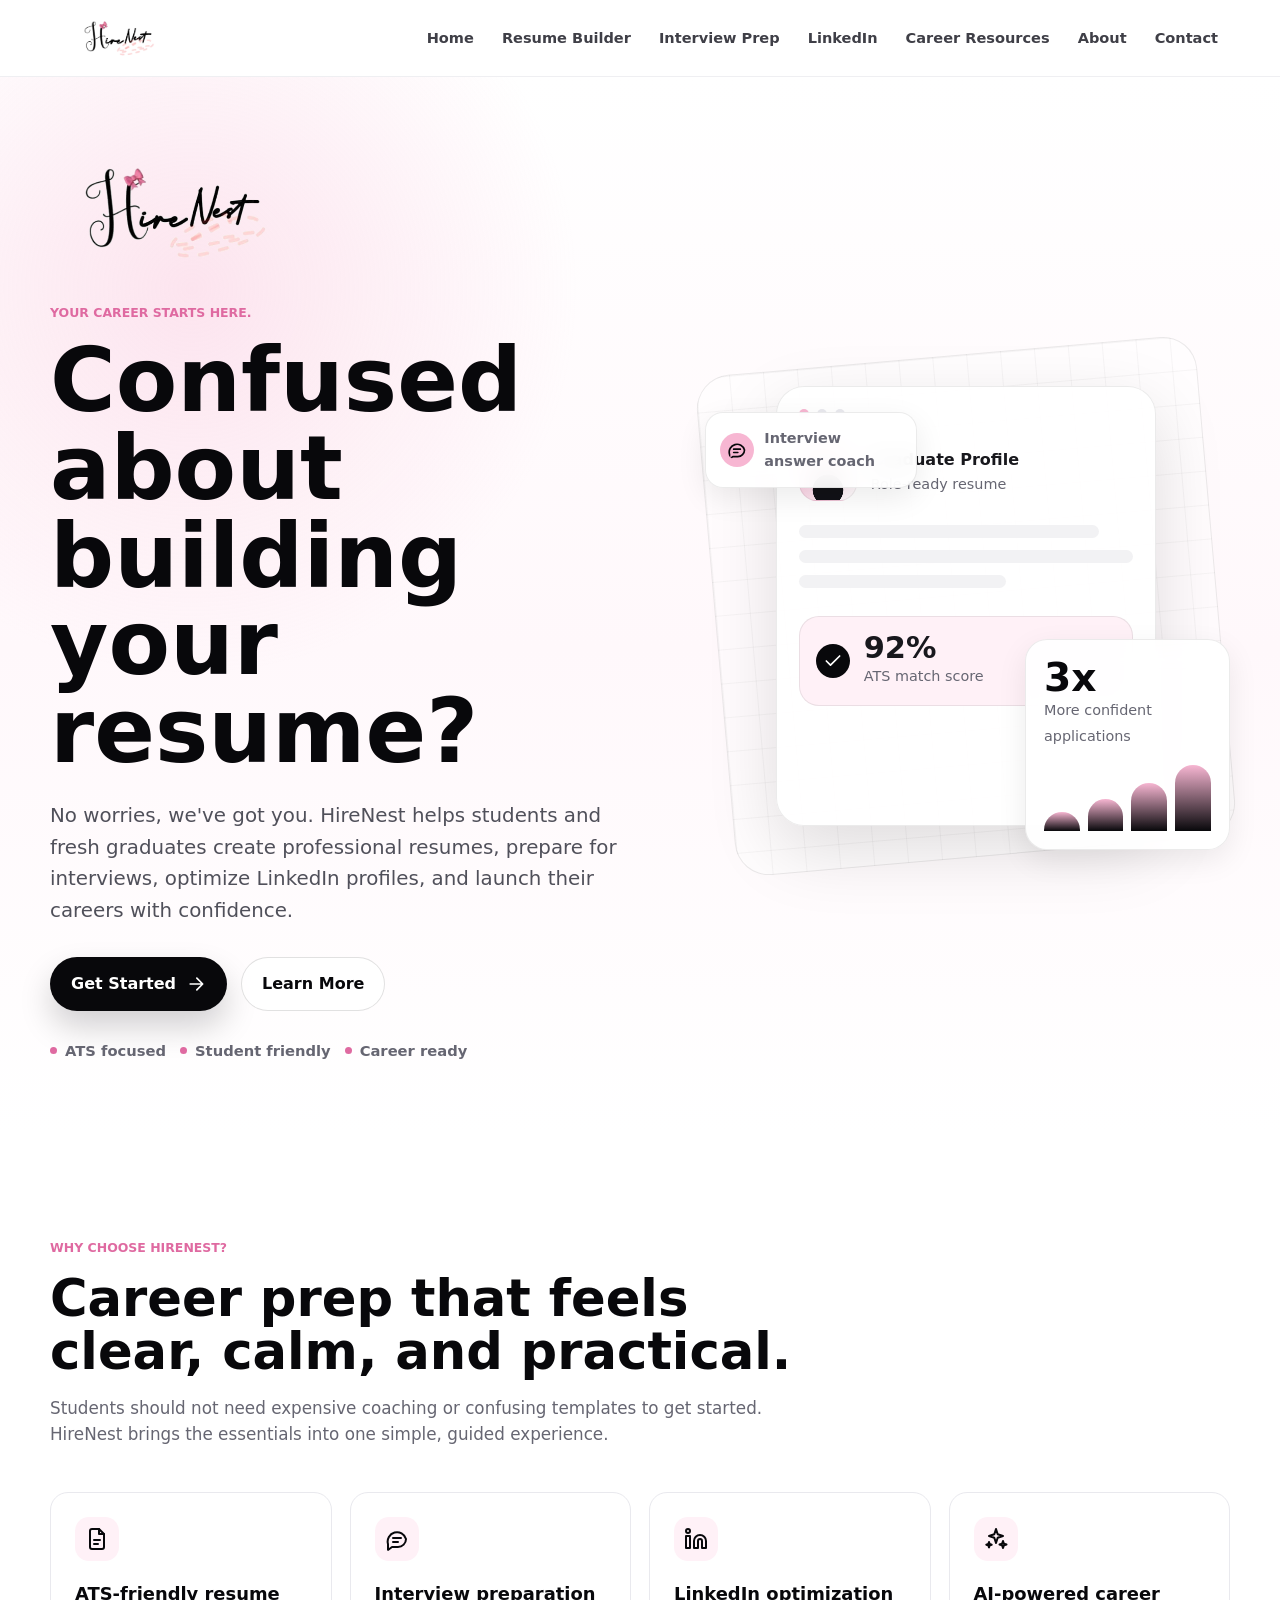
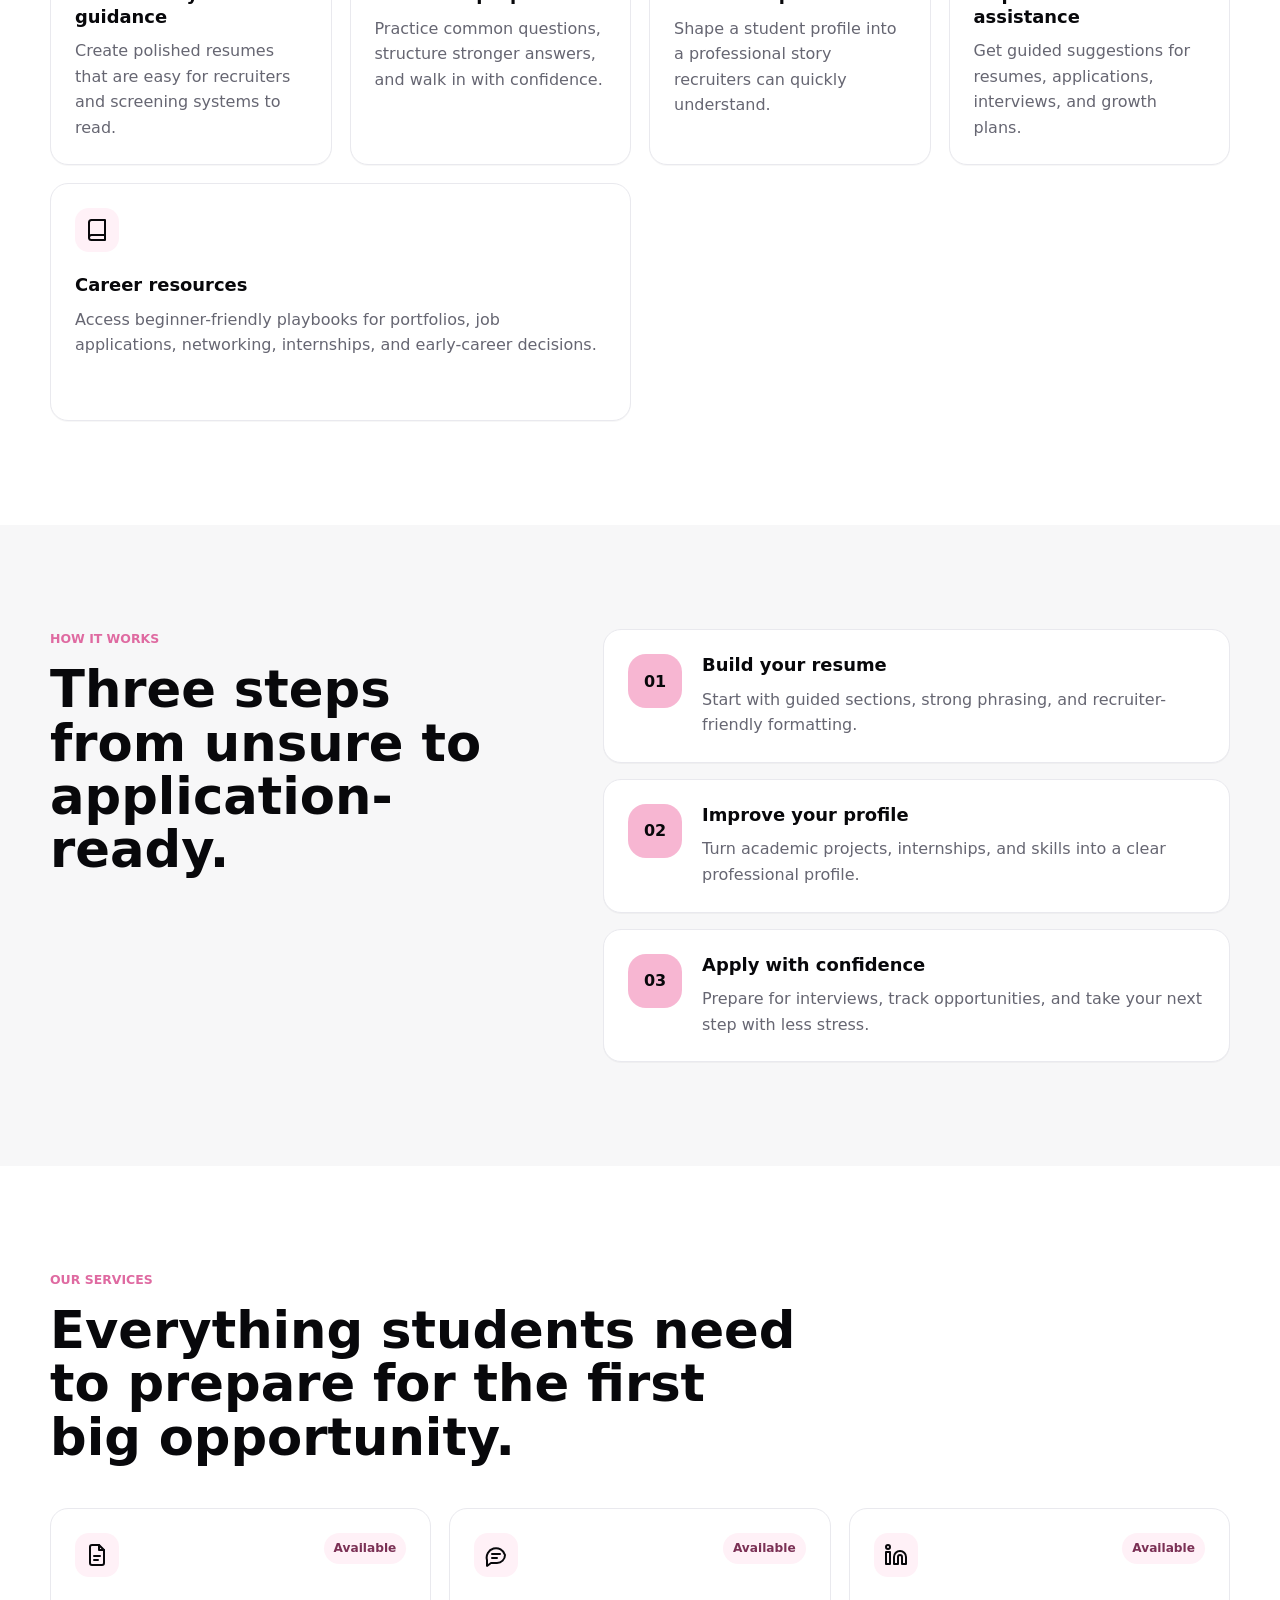
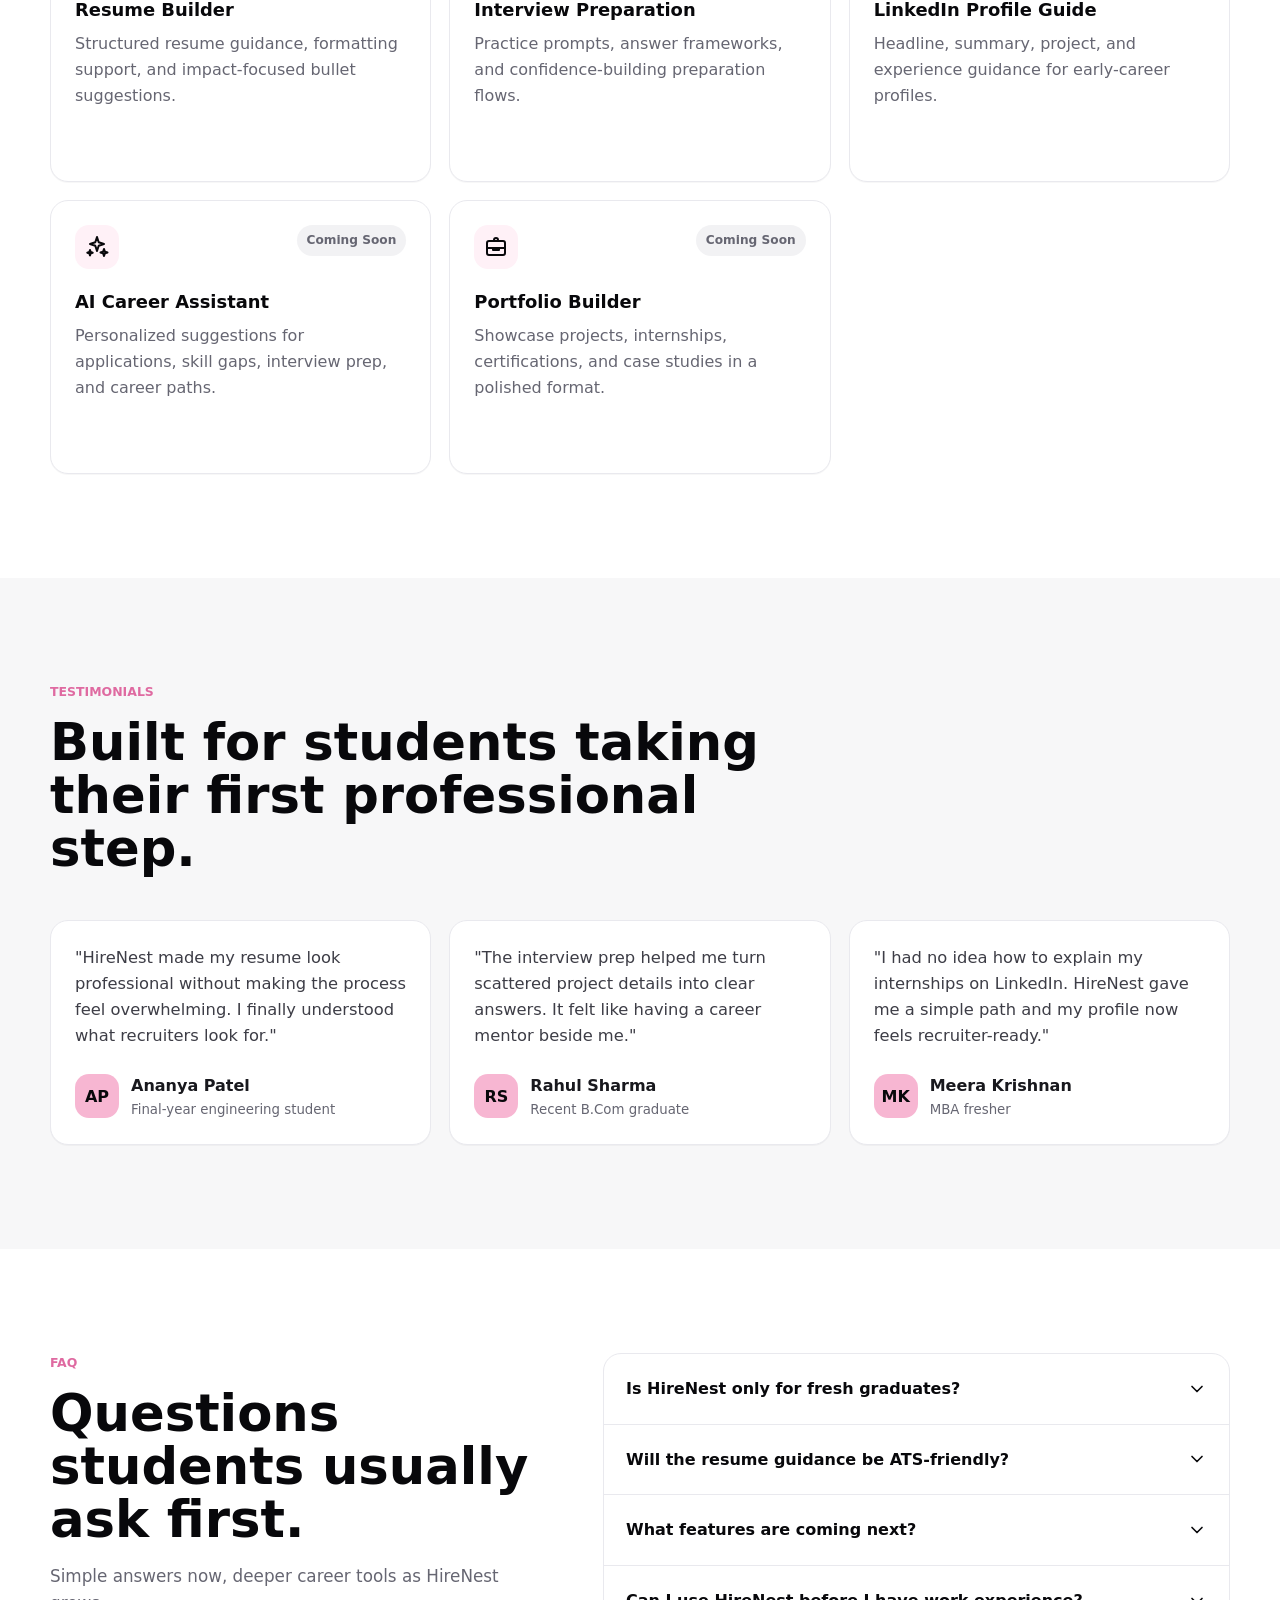
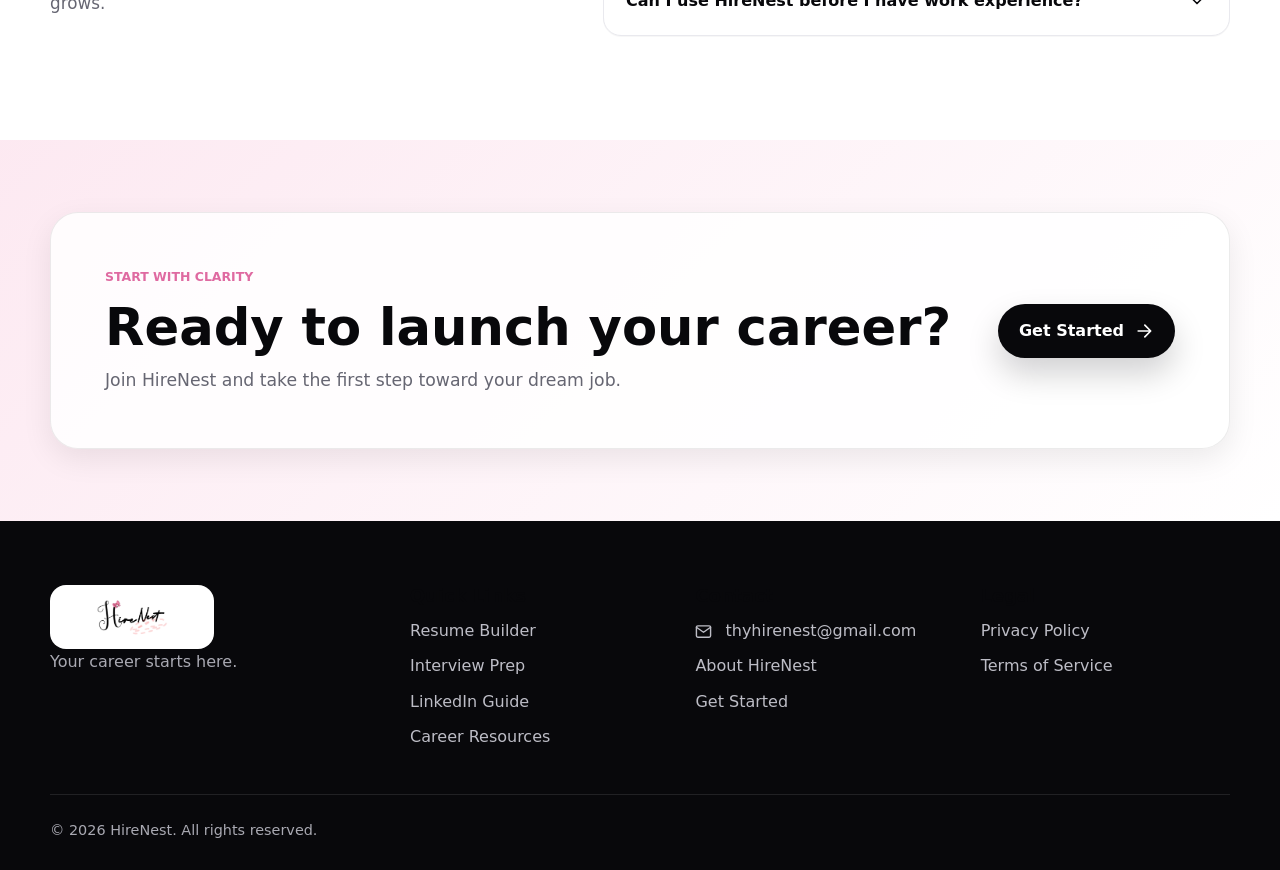
==== index.html @ d0272faf "Update index.html" ====
<!DOCTYPE html>
<html lang="en">
  <head>
    <meta charset="UTF-8" />
    <meta name="viewport" content="width=device-width, initial-scale=1.0" />
    <title>HireNest | Your career starts here</title>
    <meta
      name="description"
      content="HireNest helps students and fresh graduates build resumes, prepare for interviews, improve LinkedIn profiles, and launch careers with confidence."
    />
    <meta name="theme-color" content="#F7B6D2" />
    <meta property="og:title" content="HireNest | Your career starts here" />
    <meta
      property="og:description"
      content="Career preparation tools for students and fresh graduates, from resume guidance to interview prep and LinkedIn optimization."
    />
    <meta property="og:type" content="website" />
    <link rel="canonical" href="https://hire-nest-mauve.vercel.app/" />

<link rel="icon" type="image/png" href="hirenest-logo.png" />
<link rel="apple-touch-icon" href="hirenest-logo.png" />

<link rel="stylesheet" href="styles.css" />
  </head>
  <body>
    <svg class="icon-sprite" aria-hidden="true">
      <symbol id="icon-arrow" viewBox="0 0 24 24">
        <path d="M5 12h14M13 5l7 7-7 7" />
      </symbol>
      <symbol id="icon-menu" viewBox="0 0 24 24">
        <path d="M4 7h16M4 12h16M4 17h16" />
      </symbol>
      <symbol id="icon-close" viewBox="0 0 24 24">
        <path d="M18 6 6 18M6 6l12 12" />
      </symbol>
      <symbol id="icon-file" viewBox="0 0 24 24">
        <path d="M14 2H7a2 2 0 0 0-2 2v16a2 2 0 0 0 2 2h10a2 2 0 0 0 2-2V7z" />
        <path d="M14 2v5h5M9 13h6M9 17h4" />
      </symbol>
      <symbol id="icon-chat" viewBox="0 0 24 24">
        <path d="M21 12a8 8 0 0 1-8 8H7l-4 3v-6a8 8 0 1 1 18-5Z" />
        <path d="M8 11h8M8 15h5" />
      </symbol>
      <symbol id="icon-linkedin" viewBox="0 0 24 24">
        <path d="M16 8a6 6 0 0 1 6 6v7h-4v-7a2 2 0 0 0-4 0v7h-4v-7a6 6 0 0 1 6-6Z" />
        <path d="M2 9h4v12H2zM4 6a2 2 0 1 0 0-4 2 2 0 0 0 0 4Z" />
      </symbol>
      <symbol id="icon-spark" viewBox="0 0 24 24">
        <path d="m12 2 1.7 5.3L19 9l-5.3 1.7L12 16l-1.7-5.3L5 9l5.3-1.7zM19 14l.9 2.6 2.6.9-2.6.9L19 21l-.9-2.6-2.6-.9 2.6-.9zM5 15l.7 2 2 .7-2 .7-.7 2-.7-2-2-.7 2-.7z" />
      </symbol>
      <symbol id="icon-book" viewBox="0 0 24 24">
        <path d="M4 19.5A2.5 2.5 0 0 1 6.5 17H20" />
        <path d="M4 4.5A2.5 2.5 0 0 1 6.5 2H20v20H6.5A2.5 2.5 0 0 1 4 19.5z" />
      </symbol>
      <symbol id="icon-user" viewBox="0 0 24 24">
        <path d="M20 21a8 8 0 1 0-16 0" />
        <path d="M12 11a4 4 0 1 0 0-8 4 4 0 0 0 0 8Z" />
      </symbol>
      <symbol id="icon-briefcase" viewBox="0 0 24 24">
        <path d="M10 6V5a2 2 0 0 1 2-2h0a2 2 0 0 1 2 2v1" />
        <path d="M3 8a2 2 0 0 1 2-2h14a2 2 0 0 1 2 2v10a2 2 0 0 1-2 2H5a2 2 0 0 1-2-2z" />
        <path d="M3 13h18M9 13v2h6v-2" />
      </symbol>
      <symbol id="icon-check" viewBox="0 0 24 24">
        <path d="m20 6-11 11-5-5" />
      </symbol>
      <symbol id="icon-chevron" viewBox="0 0 24 24">
        <path d="m6 9 6 6 6-6" />
      </symbol>
      <symbol id="icon-twitter" viewBox="0 0 24 24">
        <path d="M4 4l16 16M20 4 4 20" />
      </symbol>
      <symbol id="icon-instagram" viewBox="0 0 24 24">
        <path d="M7 2h10a5 5 0 0 1 5 5v10a5 5 0 0 1-5 5H7a5 5 0 0 1-5-5V7a5 5 0 0 1 5-5Z" />
        <path d="M12 16a4 4 0 1 0 0-8 4 4 0 0 0 0 8ZM17.5 6.5h.01" />
      </symbol>
      <symbol id="icon-mail" viewBox="0 0 24 24">
        <path d="M4 4h16a2 2 0 0 1 2 2v12a2 2 0 0 1-2 2H4a2 2 0 0 1-2-2V6a2 2 0 0 1 2-2Z" />
        <path d="m22 6-10 7L2 6" />
      </symbol>
    </svg>

    <a class="skip-link" href="#main">Skip to content</a>

    <header class="site-header">
      <nav class="nav container" aria-label="Primary navigation">
        <a class="brand" href="#home" aria-label="HireNest home">
          <img class="brand-logo-img" src="hirenest-logo.png" alt="HireNest" />
          <span class="sr-only">HireNest</span>
        </a>

        <button class="nav-toggle" type="button" aria-label="Open navigation" aria-expanded="false">
          <svg class="icon nav-open"><use href="#icon-menu"></use></svg>
          <svg class="icon nav-close"><use href="#icon-close"></use></svg>
        </button>

        <div class="nav-panel" id="nav-panel">
          <a href="#home">Home</a>
          <a href="#resume-builder">Resume Builder</a>
          <a href="#interview-prep">Interview Prep</a>
          <a href="#linkedin">LinkedIn</a>
          <a href="#resources">Career Resources</a>
          <a href="#about">About</a>
          <a href="#contact">Contact</a>
        </div>
      </nav>
    </header>

    <main id="main">
      <section class="hero section-shell" id="home">
        <div class="container hero-grid">
          <div class="hero-copy reveal">
            <img class="hero-logo-img" src="hirenest-logo.png" alt="HireNest" />
            <p class="eyebrow">Your career starts here.</p>
            <h1>Confused about building your resume?</h1>
            <p class="hero-subtitle">
              No worries, we've got you. HireNest helps students and fresh graduates create professional
              resumes, prepare for interviews, optimize LinkedIn profiles, and launch their careers with
              confidence.
            </p>
            <div class="hero-actions">
              <a class="btn btn-primary" href="#final-cta">
                Get Started
                <svg class="icon"><use href="#icon-arrow"></use></svg>
              </a>
              <a class="btn btn-secondary" href="#why">Learn More</a>
            </div>
            <div class="trust-row" aria-label="HireNest benefits">
              <span>ATS focused</span>
              <span>Student friendly</span>
              <span>Career ready</span>
            </div>
          </div>

          <div class="hero-visual reveal" aria-label="Career growth illustration">
            <div class="resume-preview">
              <div class="preview-header">
                <span></span>
                <span></span>
                <span></span>
              </div>
              <div class="candidate-row">
                <div class="avatar"></div>
                <div>
                  <strong>Graduate Profile</strong>
                  <span>Role-ready resume</span>
                </div>
              </div>
              <div class="resume-lines">
                <span class="line-wide"></span>
                <span></span>
                <span class="line-mid"></span>
              </div>
              <div class="score-card">
                <svg class="icon"><use href="#icon-check"></use></svg>
                <div>
                  <strong>92%</strong>
                  <span>ATS match score</span>
                </div>
              </div>
            </div>
            <div class="growth-card">
              <span class="metric">3x</span>
              <span>More confident applications</span>
              <div class="chart" aria-hidden="true">
                <i></i><i></i><i></i><i></i>
              </div>
            </div>
            <div class="coach-card">
              <svg class="icon"><use href="#icon-chat"></use></svg>
              <span>Interview answer coach</span>
            </div>
          </div>
        </div>
      </section>

      <section class="section" id="why">
        <div class="container">
          <div class="section-heading reveal">
            <p class="eyebrow">Why Choose HireNest?</p>
            <h2>Career prep that feels clear, calm, and practical.</h2>
            <p>
              Students should not need expensive coaching or confusing templates to get started.
              HireNest brings the essentials into one simple, guided experience.
            </p>
          </div>

          <div class="feature-grid">
            <article class="feature-card reveal">
              <svg class="icon feature-icon"><use href="#icon-file"></use></svg>
              <h3>ATS-friendly resume guidance</h3>
              <p>Create polished resumes that are easy for recruiters and screening systems to read.</p>
            </article>
            <article class="feature-card reveal">
              <svg class="icon feature-icon"><use href="#icon-chat"></use></svg>
              <h3>Interview preparation</h3>
              <p>Practice common questions, structure stronger answers, and walk in with confidence.</p>
            </article>
            <article class="feature-card reveal">
              <svg class="icon feature-icon"><use href="#icon-linkedin"></use></svg>
              <h3>LinkedIn optimization</h3>
              <p>Shape a student profile into a professional story recruiters can quickly understand.</p>
            </article>
            <article class="feature-card reveal">
              <svg class="icon feature-icon"><use href="#icon-spark"></use></svg>
              <h3>AI-powered career assistance</h3>
              <p>Get guided suggestions for resumes, applications, interviews, and growth plans.</p>
            </article>
            <article class="feature-card reveal feature-wide">
              <svg class="icon feature-icon"><use href="#icon-book"></use></svg>
              <h3>Career resources</h3>
              <p>
                Access beginner-friendly playbooks for portfolios, job applications, networking,
                internships, and early-career decisions.
              </p>
            </article>
          </div>
        </div>
      </section>

      <section class="section soft-section" id="about">
        <div class="container split-layout">
          <div class="section-heading compact reveal">
            <p class="eyebrow">How It Works</p>
            <h2>Three steps from unsure to application-ready.</h2>
          </div>

          <div class="steps">
            <article class="step-card reveal">
              <span class="step-number">01</span>
              <div>
                <h3>Build your resume</h3>
                <p>Start with guided sections, strong phrasing, and recruiter-friendly formatting.</p>
              </div>
            </article>
            <article class="step-card reveal">
              <span class="step-number">02</span>
              <div>
                <h3>Improve your profile</h3>
                <p>Turn academic projects, internships, and skills into a clear professional profile.</p>
              </div>
            </article>
            <article class="step-card reveal">
              <span class="step-number">03</span>
              <div>
                <h3>Apply with confidence</h3>
                <p>Prepare for interviews, track opportunities, and take your next step with less stress.</p>
              </div>
            </article>
          </div>
        </div>
      </section>

      <section class="section" id="resume-builder">
        <div class="container">
          <div class="section-heading reveal">
            <p class="eyebrow">Our Services</p>
            <h2>Everything students need to prepare for the first big opportunity.</h2>
          </div>

          <div class="service-grid">
            <article class="service-card reveal">
              <div class="service-top">
                <svg class="icon service-icon"><use href="#icon-file"></use></svg>
                <span class="status-tag live">Available</span>
              </div>
              <h3>Resume Builder</h3>
              <p>Structured resume guidance, formatting support, and impact-focused bullet suggestions.</p>
            </article>

            <article class="service-card reveal" id="interview-prep">
              <div class="service-top">
                <svg class="icon service-icon"><use href="#icon-chat"></use></svg>
                <span class="status-tag live">Available</span>
              </div>
              <h3>Interview Preparation</h3>
              <p>Practice prompts, answer frameworks, and confidence-building preparation flows.</p>
            </article>

            <article class="service-card reveal" id="linkedin">
              <div class="service-top">
                <svg class="icon service-icon"><use href="#icon-linkedin"></use></svg>
                <span class="status-tag live">Available</span>
              </div>
              <h3>LinkedIn Profile Guide</h3>
              <p>Headline, summary, project, and experience guidance for early-career profiles.</p>
            </article>

            <article class="service-card reveal">
              <div class="service-top">
                <svg class="icon service-icon"><use href="#icon-spark"></use></svg>
                <span class="status-tag">Coming Soon</span>
              </div>
              <h3>AI Career Assistant</h3>
              <p>Personalized suggestions for applications, skill gaps, interview prep, and career paths.</p>
            </article>

            <article class="service-card reveal" id="resources">
              <div class="service-top">
                <svg class="icon service-icon"><use href="#icon-briefcase"></use></svg>
                <span class="status-tag">Coming Soon</span>
              </div>
              <h3>Portfolio Builder</h3>
              <p>Showcase projects, internships, certifications, and case studies in a polished format.</p>
            </article>
          </div>
        </div>
      </section>

      <section class="section soft-section">
        <div class="container">
          <div class="section-heading reveal">
            <p class="eyebrow">Testimonials</p>
            <h2>Built for students taking their first professional step.</h2>
          </div>

          <div class="testimonial-grid">
            <article class="testimonial-card reveal">
              <p>
                "HireNest made my resume look professional without making the process feel overwhelming.
                I finally understood what recruiters look for."
              </p>
              <div class="testimonial-author">
                <span>AP</span>
                <div>
                  <strong>Ananya Patel</strong>
                  <small>Final-year engineering student</small>
                </div>
              </div>
            </article>

            <article class="testimonial-card reveal">
              <p>
                "The interview prep helped me turn scattered project details into clear answers. It felt
                like having a career mentor beside me."
              </p>
              <div class="testimonial-author">
                <span>RS</span>
                <div>
                  <strong>Rahul Sharma</strong>
                  <small>Recent B.Com graduate</small>
                </div>
              </div>
            </article>

            <article class="testimonial-card reveal">
              <p>
                "I had no idea how to explain my internships on LinkedIn. HireNest gave me a simple path
                and my profile now feels recruiter-ready."
              </p>
              <div class="testimonial-author">
                <span>MK</span>
                <div>
                  <strong>Meera Krishnan</strong>
                  <small>MBA fresher</small>
                </div>
              </div>
            </article>
          </div>
        </div>
      </section>

      <section class="section faq-section">
        <div class="container split-layout">
          <div class="section-heading compact reveal">
            <p class="eyebrow">FAQ</p>
            <h2>Questions students usually ask first.</h2>
            <p>Simple answers now, deeper career tools as HireNest grows.</p>
          </div>

          <div class="faq-list reveal">
            <div class="faq-item">
              <button class="faq-question" type="button" aria-expanded="false">
                Is HireNest only for fresh graduates?
                <svg class="icon"><use href="#icon-chevron"></use></svg>
              </button>
              <div class="faq-answer">
                <p>
                  HireNest is designed for students, interns, and fresh graduates, but anyone beginning a
                  career transition can use the guidance.
                </p>
              </div>
            </div>

            <div class="faq-item">
              <button class="faq-question" type="button" aria-expanded="false">
                Will the resume guidance be ATS-friendly?
                <svg class="icon"><use href="#icon-chevron"></use></svg>
              </button>
              <div class="faq-answer">
                <p>
                  Yes. The resume experience is planned around clear structure, readable formatting, and
                  keyword-aware content that supports applicant tracking systems.
                </p>
              </div>
            </div>

            <div class="faq-item">
              <button class="faq-question" type="button" aria-expanded="false">
                What features are coming next?
                <svg class="icon"><use href="#icon-chevron"></use></svg>
              </button>
              <div class="faq-answer">
                <p>
                  Future expansion can include an AI resume builder, AI interview coach, portfolio builder,
                  career blog, job board, student dashboard, login system, and pricing page.
                </p>
              </div>
            </div>

            <div class="faq-item">
              <button class="faq-question" type="button" aria-expanded="false">
                Can I use HireNest before I have work experience?
                <svg class="icon"><use href="#icon-chevron"></use></svg>
              </button>
              <div class="faq-answer">
                <p>
                  Absolutely. HireNest helps translate projects, coursework, volunteering, certifications,
                  and campus experience into professional career material.
                </p>
              </div>
            </div>
          </div>
        </div>
      </section>

      <section class="final-cta section-shell" id="final-cta">
        <div class="container cta-panel reveal">
          <div>
            <p class="eyebrow">Start with clarity</p>
            <h2>Ready to launch your career?</h2>
            <p>Join HireNest and take the first step toward your dream job.</p>
          </div>
          <a class="btn btn-primary" href="#contact">
            Get Started
            <svg class="icon"><use href="#icon-arrow"></use></svg>
          </a>
        </div>
      </section>
    </main>

    <footer class="site-footer" id="contact">
      <div class="container footer-grid">
        <div class="footer-brand">
          <a class="brand" href="#home" aria-label="HireNest home">
           <img class="brand-logo-img" src="hirenest-logo.png" alt="HireNest" />
            <span class="sr-only">HireNest</span>
          </a>
          <p>Your career starts here.</p>
         
        </div>

        <div>
          <h3>Quick Links</h3>
          <ul>
            <li><a href="#resume-builder">Resume Builder</a></li>
            <li><a href="#interview-prep">Interview Prep</a></li>
            <li><a href="#linkedin">LinkedIn Guide</a></li>
            <li><a href="#resources">Career Resources</a></li>
          </ul>
        </div>

        <div>
          <h3>Contact</h3>
          <ul>
            <li>
              <a href="mailto:thyhirenest@gmail.com">
                <svg class="icon inline-icon"><use href="#icon-mail"></use></svg>
                thyhirenest@gmail.com
              </a>
            </li>
            <li><a href="#about">About HireNest</a></li>
            <li><a href="#final-cta">Get Started</a></li>
          </ul>
        </div>

        <div>
          <h3>Legal</h3>
          <ul>
            <li><a href="#">Privacy Policy</a></li>
            <li><a href="#">Terms of Service</a></li>
          </ul>
        </div>
      </div>
      <div class="container footer-bottom">
        <p>&copy; <span id="current-year">2026</span> HireNest. All rights reserved.</p>
      </div>
    </footer>

    <script src="script.js"></script>
  </body>
</html>
---- styles.css ----
:root {
  --color-white: #ffffff;
  --color-black: #08080b;
  --color-ink: #18181d;
  --color-muted: #666672;
  --color-soft: #f7f7f8;
  --color-line: #e9e9ee;
  --color-pink: #f7b6d2;
  --color-pink-deep: #df6aa1;
  --color-pink-light: #fff1f7;
  --color-gray: #f2f2f4;
  --shadow-sm: 0 10px 30px rgba(8, 8, 11, 0.08);
  --shadow-md: 0 24px 70px rgba(8, 8, 11, 0.13);
  --radius-sm: 8px;
  --radius-md: 18px;
  --radius-lg: 28px;
  --container: 1180px;
}

* {
  box-sizing: border-box;
}

html {
  scroll-behavior: smooth;
}

body {
  margin: 0;
  color: var(--color-ink);
  background: var(--color-white);
  font-family: "Inter", system-ui, -apple-system, BlinkMacSystemFont, "Segoe UI", sans-serif;
  line-height: 1.6;
  text-rendering: optimizeLegibility;
}

body.nav-open {
  overflow: hidden;
}

img,
svg {
  display: block;
}

a {
  color: inherit;
  text-decoration: none;
}

button,
input,
textarea,
select {
  font: inherit;
}

::selection {
  color: var(--color-black);
  background: var(--color-pink);
}

.icon-sprite {
  display: none;
}

.icon {
  width: 20px;
  height: 20px;
  fill: none;
  stroke: currentColor;
  stroke-width: 2;
  stroke-linecap: round;
  stroke-linejoin: round;
  flex: 0 0 auto;
}

.container {
  width: min(100% - 40px, var(--container));
  margin-inline: auto;
}

.skip-link {
  position: fixed;
  top: 14px;
  left: 14px;
  z-index: 1000;
  padding: 10px 14px;
  color: var(--color-white);
  background: var(--color-black);
  border-radius: var(--radius-sm);
  transform: translateY(-140%);
  transition: transform 180ms ease;
}

.skip-link:focus {
  transform: translateY(0);
}

.site-header {
  position: sticky;
  top: 0;
  z-index: 100;
  border-bottom: 1px solid rgba(233, 233, 238, 0.72);
  background: rgba(255, 255, 255, 0.82);
  backdrop-filter: blur(18px);
}

.nav {
  min-height: 76px;
  display: flex;
  align-items: center;
  justify-content: space-between;
  gap: 24px;
}

.brand {
  display: inline-flex;
  align-items: center;
  gap: 10px;
  font-weight: 800;
  color: var(--color-black);
}

.brand-logo-img {
  width: 138px;
  height: auto;
  max-height: 48px;
  object-fit: contain;
}

.sr-only {
  position: absolute;
  width: 1px;
  height: 1px;
  padding: 0;
  margin: -1px;
  overflow: hidden;
  clip: rect(0, 0, 0, 0);
  white-space: nowrap;
  border: 0;
}

.nav-panel {
  display: flex;
  align-items: center;
  justify-content: flex-end;
  gap: 4px;
}

.nav-panel a {
  padding: 10px 12px;
  border-radius: 999px;
  color: #3f3f47;
  font-size: 0.91rem;
  font-weight: 600;
  transition: color 180ms ease, background 180ms ease, transform 180ms ease;
}

.nav-panel a:hover,
.nav-panel a:focus-visible {
  color: var(--color-black);
  background: var(--color-pink-light);
  transform: translateY(-1px);
}

.nav-toggle {
  display: none;
  width: 44px;
  height: 44px;
  align-items: center;
  justify-content: center;
  color: var(--color-black);
  background: var(--color-white);
  border: 1px solid var(--color-line);
  border-radius: 999px;
  cursor: pointer;
}

.nav-close {
  display: none;
}

.section-shell {
  padding: 72px 0;
}

.hero {
  min-height: calc(100vh - 76px);
  display: flex;
  align-items: center;
  overflow: hidden;
  background:
    radial-gradient(circle at 15% 20%, rgba(247, 182, 210, 0.35), transparent 28%),
    linear-gradient(180deg, #ffffff 0%, #fff8fb 54%, #ffffff 100%);
}

.hero-grid {
  display: grid;
  grid-template-columns: minmax(0, 1fr) minmax(420px, 0.9fr);
  align-items: center;
  gap: 64px;
}

.hero-logo-img {
  width: min(250px, 64vw);
  height: auto;
  max-height: 126px;
  object-fit: contain;
  margin-bottom: 28px;
}

.eyebrow {
  margin: 0 0 14px;
  color: var(--color-pink-deep);
  font-size: 0.78rem;
  font-weight: 800;
  letter-spacing: 0;
  text-transform: uppercase;
}

h1,
h2,
h3,
p {
  margin-top: 0;
}

h1 {
  max-width: 760px;
  margin-bottom: 24px;
  color: var(--color-black);
  font-size: clamp(3rem, 7vw, 5.9rem);
  line-height: 0.98;
  letter-spacing: 0;
}

h2 {
  margin-bottom: 16px;
  color: var(--color-black);
  font-size: clamp(2rem, 4vw, 3.7rem);
  line-height: 1.04;
  letter-spacing: 0;
}

h3 {
  margin-bottom: 10px;
  color: var(--color-black);
  font-size: 1.12rem;
  line-height: 1.25;
  letter-spacing: 0;
}

.hero-subtitle {
  max-width: 670px;
  margin-bottom: 30px;
  color: #50505a;
  font-size: clamp(1.04rem, 2vw, 1.24rem);
}

.hero-actions,
.trust-row {
  display: flex;
  align-items: center;
  flex-wrap: wrap;
  gap: 14px;
}

.btn {
  min-height: 50px;
  display: inline-flex;
  align-items: center;
  justify-content: center;
  gap: 10px;
  padding: 13px 20px;
  border: 1px solid transparent;
  border-radius: 999px;
  font-weight: 800;
  transition: transform 180ms ease, box-shadow 180ms ease, background 180ms ease, border-color 180ms ease;
}

.btn:hover,
.btn:focus-visible {
  transform: translateY(-2px);
}

.btn-primary {
  color: var(--color-white);
  background: var(--color-black);
  box-shadow: 0 16px 32px rgba(8, 8, 11, 0.18);
}

.btn-primary:hover,
.btn-primary:focus-visible {
  background: #1c1c22;
  box-shadow: 0 20px 44px rgba(8, 8, 11, 0.22);
}

.btn-secondary {
  color: var(--color-black);
  background: rgba(255, 255, 255, 0.76);
  border-color: rgba(8, 8, 11, 0.12);
}

.btn-secondary:hover,
.btn-secondary:focus-visible {
  background: var(--color-pink-light);
  border-color: rgba(223, 106, 161, 0.24);
}

.trust-row {
  margin-top: 28px;
  color: var(--color-muted);
  font-size: 0.92rem;
  font-weight: 700;
}

.trust-row span {
  display: inline-flex;
  align-items: center;
  gap: 8px;
}

.trust-row span::before {
  content: "";
  width: 7px;
  height: 7px;
  border-radius: 50%;
  background: var(--color-pink-deep);
}

.hero-visual {
  position: relative;
  min-height: 620px;
  display: grid;
  place-items: center;
}

.hero-visual::before {
  content: "";
  position: absolute;
  width: min(500px, 92vw);
  height: min(500px, 92vw);
  border: 1px solid rgba(8, 8, 11, 0.08);
  border-radius: 34px;
  background:
    linear-gradient(rgba(8, 8, 11, 0.035) 1px, transparent 1px),
    linear-gradient(90deg, rgba(8, 8, 11, 0.035) 1px, transparent 1px),
    rgba(255, 255, 255, 0.42);
  background-size: 34px 34px;
  transform: rotate(-5deg);
}

.resume-preview {
  position: relative;
  z-index: 2;
  width: min(380px, 86vw);
  min-height: 440px;
  padding: 22px;
  border: 1px solid rgba(8, 8, 11, 0.08);
  border-radius: 28px;
  background: rgba(255, 255, 255, 0.9);
  box-shadow: var(--shadow-md);
}

.preview-header {
  display: flex;
  gap: 8px;
  margin-bottom: 24px;
}

.preview-header span {
  width: 10px;
  height: 10px;
  border-radius: 50%;
  background: var(--color-line);
}

.preview-header span:first-child {
  background: var(--color-pink);
}

.candidate-row {
  display: flex;
  align-items: center;
  gap: 14px;
  margin-bottom: 24px;
}

.candidate-row strong,
.candidate-row span {
  display: block;
}

.candidate-row span,
.score-card span,
.growth-card span,
.coach-card span {
  color: var(--color-muted);
  font-size: 0.9rem;
}

.avatar {
  width: 58px;
  height: 58px;
  border-radius: 18px;
  background:
    radial-gradient(circle at 50% 34%, #ffe0ef 0 16%, transparent 17%),
    radial-gradient(circle at 50% 82%, #111116 0 28%, transparent 29%),
    linear-gradient(135deg, var(--color-pink), #ffffff);
  border: 1px solid rgba(8, 8, 11, 0.06);
}

.resume-lines {
  display: grid;
  gap: 12px;
  margin-bottom: 28px;
}

.resume-lines span {
  height: 13px;
  border-radius: 999px;
  background: var(--color-gray);
}

.resume-lines .line-wide {
  width: 90%;
}

.resume-lines .line-mid {
  width: 62%;
}

.score-card {
  display: flex;
  align-items: center;
  gap: 14px;
  padding: 16px;
  border: 1px solid rgba(8, 8, 11, 0.08);
  border-radius: 20px;
  background: var(--color-pink-light);
}

.score-card .icon {
  width: 34px;
  height: 34px;
  padding: 7px;
  color: var(--color-white);
  border-radius: 999px;
  background: var(--color-black);
}

.score-card strong {
  display: block;
  font-size: 1.9rem;
  line-height: 1;
}

.growth-card,
.coach-card {
  position: absolute;
  z-index: 3;
  border: 1px solid rgba(8, 8, 11, 0.08);
  background: rgba(255, 255, 255, 0.92);
  box-shadow: var(--shadow-sm);
  backdrop-filter: blur(12px);
}

.growth-card {
  right: 0;
  bottom: 66px;
  width: 205px;
  padding: 18px;
  border-radius: 22px;
}

.metric {
  display: block;
  color: var(--color-black) !important;
  font-size: 2.45rem !important;
  font-weight: 800;
  line-height: 1;
}

.chart {
  height: 66px;
  display: flex;
  align-items: end;
  gap: 8px;
  margin-top: 16px;
}

.chart i {
  width: 100%;
  border-radius: 999px 999px 8px 8px;
  background: linear-gradient(180deg, var(--color-pink), var(--color-black));
}

.chart i:nth-child(1) {
  height: 28%;
}

.chart i:nth-child(2) {
  height: 48%;
}

.chart i:nth-child(3) {
  height: 72%;
}

.chart i:nth-child(4) {
  height: 100%;
}

.coach-card {
  left: 4px;
  top: 116px;
  display: flex;
  align-items: center;
  gap: 10px;
  max-width: 212px;
  padding: 14px;
  border-radius: 18px;
  font-weight: 800;
}

.coach-card .icon {
  width: 34px;
  height: 34px;
  padding: 7px;
  color: var(--color-black);
  border-radius: 999px;
  background: var(--color-pink);
}

.section {
  padding: 104px 0;
}

.soft-section {
  background: var(--color-soft);
}

.section-heading {
  max-width: 760px;
  margin-bottom: 44px;
}

.section-heading p:not(.eyebrow) {
  color: var(--color-muted);
  font-size: 1.05rem;
}

.section-heading.compact {
  max-width: 500px;
  margin-bottom: 0;
}

.feature-grid {
  display: grid;
  grid-template-columns: repeat(4, minmax(0, 1fr));
  gap: 18px;
}

.feature-card,
.service-card,
.testimonial-card,
.step-card,
.faq-list {
  border: 1px solid var(--color-line);
  border-radius: var(--radius-md);
  background: var(--color-white);
  box-shadow: 0 1px 0 rgba(8, 8, 11, 0.03);
}

.feature-card,
.service-card,
.testimonial-card {
  padding: 24px;
  transition: transform 180ms ease, box-shadow 180ms ease, border-color 180ms ease;
}

.feature-card:hover,
.service-card:hover,
.testimonial-card:hover {
  transform: translateY(-5px);
  border-color: rgba(223, 106, 161, 0.25);
  box-shadow: var(--shadow-sm);
}

.feature-card {
  min-height: 238px;
}

.feature-wide {
  grid-column: span 2;
}

.feature-icon,
.service-icon {
  width: 44px;
  height: 44px;
  padding: 10px;
  margin-bottom: 22px;
  color: var(--color-black);
  border-radius: 14px;
  background: var(--color-pink-light);
}

.feature-card p,
.service-card p,
.testimonial-card p,
.step-card p {
  margin-bottom: 0;
  color: var(--color-muted);
}

.split-layout {
  display: grid;
  grid-template-columns: minmax(0, 0.78fr) minmax(0, 1fr);
  gap: 64px;
  align-items: start;
}

.steps {
  display: grid;
  gap: 16px;
}

.step-card {
  display: grid;
  grid-template-columns: auto 1fr;
  gap: 20px;
  padding: 24px;
}

.step-number {
  width: 54px;
  height: 54px;
  display: grid;
  place-items: center;
  color: var(--color-black);
  background: var(--color-pink);
  border-radius: 18px;
  font-weight: 800;
}

.service-grid {
  display: grid;
  grid-template-columns: repeat(3, minmax(0, 1fr));
  gap: 18px;
}

.service-card {
  min-height: 274px;
}

.service-top {
  display: flex;
  align-items: start;
  justify-content: space-between;
  gap: 14px;
}

.status-tag {
  display: inline-flex;
  align-items: center;
  min-height: 30px;
  padding: 6px 10px;
  border-radius: 999px;
  color: var(--color-muted);
  background: var(--color-gray);
  font-size: 0.76rem;
  font-weight: 800;
  white-space: nowrap;
}

.status-tag.live {
  color: #7b3155;
  background: var(--color-pink-light);
}

.testimonial-grid {
  display: grid;
  grid-template-columns: repeat(3, minmax(0, 1fr));
  gap: 18px;
}

.testimonial-card p {
  margin-bottom: 24px;
  color: #3d3d46;
  font-size: 1.02rem;
}

.testimonial-author {
  display: flex;
  align-items: center;
  gap: 12px;
}

.testimonial-author span {
  width: 44px;
  height: 44px;
  display: grid;
  place-items: center;
  border-radius: 14px;
  color: var(--color-black);
  background: var(--color-pink);
  font-weight: 800;
}

.testimonial-author strong,
.testimonial-author small {
  display: block;
}

.testimonial-author small {
  color: var(--color-muted);
}

.faq-list {
  overflow: hidden;
}

.faq-item + .faq-item {
  border-top: 1px solid var(--color-line);
}

.faq-question {
  width: 100%;
  display: flex;
  align-items: center;
  justify-content: space-between;
  gap: 16px;
  padding: 22px;
  color: var(--color-black);
  background: transparent;
  border: 0;
  text-align: left;
  font-weight: 800;
  cursor: pointer;
}

.faq-question .icon {
  transition: transform 180ms ease;
}

.faq-question[aria-expanded="true"] .icon {
  transform: rotate(180deg);
}

.faq-answer {
  display: grid;
  grid-template-rows: 0fr;
  transition: grid-template-rows 220ms ease;
}

.faq-answer > p {
  overflow: hidden;
  margin: 0;
  padding: 0 22px;
  color: var(--color-muted);
}

.faq-question[aria-expanded="true"] + .faq-answer {
  grid-template-rows: 1fr;
}

.faq-question[aria-expanded="true"] + .faq-answer > p {
  padding-bottom: 22px;
}

.final-cta {
  background:
    linear-gradient(135deg, rgba(247, 182, 210, 0.3), rgba(255, 255, 255, 0.7)),
    var(--color-white);
}

.cta-panel {
  display: flex;
  align-items: center;
  justify-content: space-between;
  gap: 28px;
  padding: clamp(28px, 5vw, 54px);
  border: 1px solid rgba(8, 8, 11, 0.08);
  border-radius: 28px;
  background: rgba(255, 255, 255, 0.84);
  box-shadow: var(--shadow-sm);
}

.cta-panel h2 {
  margin-bottom: 12px;
}

.cta-panel p:not(.eyebrow) {
  max-width: 620px;
  margin-bottom: 0;
  color: var(--color-muted);
  font-size: 1.08rem;
}

.site-footer {
  padding: 64px 0 28px;
  color: #d8d8df;
  background: var(--color-black);
}

.site-footer .brand,
.site-footer h2 {
  color: var(--color-white);
}

.site-footer .brand {
  width: max-content;
  padding: 8px 12px;
  border-radius: 16px;
  background: var(--color-white);
}

.site-footer .brand-logo-img {
  width: 140px;
}

.footer-grid {
  display: grid;
  grid-template-columns: 1.3fr repeat(3, 1fr);
  gap: 36px;
}

.footer-brand p {
  max-width: 260px;
  color: #a9a9b2;
}

.site-footer h2 {
  margin-bottom: 14px;
  font-size: 0.96rem;
}

.site-footer ul {
  display: grid;
  gap: 10px;
  margin: 0;
  padding: 0;
  list-style: none;
}

.site-footer a {
  color: #bdbdc6;
  transition: color 180ms ease;
}

.site-footer a:hover,
.site-footer a:focus-visible {
  color: var(--color-pink);
}

.social-links {
  display: flex;
  gap: 10px;
  margin-top: 22px;
}

.social-links a {
  width: 40px;
  height: 40px;
  display: grid;
  place-items: center;
  border: 1px solid rgba(255, 255, 255, 0.12);
  border-radius: 999px;
}

.inline-icon {
  display: inline-block;
  vertical-align: middle;
  width: 17px;
  height: 17px;
  margin-right: 8px;
}

.footer-bottom {
  margin-top: 44px;
  padding-top: 24px;
  border-top: 1px solid rgba(255, 255, 255, 0.1);
  color: #a9a9b2;
  font-size: 0.9rem;
}

.footer-bottom p {
  margin-bottom: 0;
}

.reveal {
  opacity: 0;
  transform: translateY(18px);
  transition: opacity 600ms ease, transform 600ms ease;
}

.reveal.is-visible {
  opacity: 1;
  transform: translateY(0);
}

@media (prefers-reduced-motion: reduce) {
  *,
  *::before,
  *::after {
    scroll-behavior: auto !important;
    transition-duration: 1ms !important;
    animation-duration: 1ms !important;
    animation-iteration-count: 1 !important;
  }

  .reveal {
    opacity: 1;
    transform: none;
  }
}

@media (max-width: 1060px) {
  .hero-grid,
  .split-layout {
    grid-template-columns: 1fr;
  }

  .hero-grid {
    gap: 36px;
  }

  .hero-visual {
    min-height: 540px;
  }

  .feature-grid,
  .service-grid,
  .testimonial-grid {
    grid-template-columns: repeat(2, minmax(0, 1fr));
  }

  .feature-wide {
    grid-column: auto;
  }

  .section-heading.compact {
    margin-bottom: 28px;
  }

  .footer-grid {
    grid-template-columns: repeat(2, minmax(0, 1fr));
  }
}

@media (max-width: 860px) {
  .nav-toggle {
    display: inline-flex;
    position: relative;
    z-index: 110;
  }

  .nav-panel {
    position: fixed;
    inset: 76px 16px auto;
    display: grid;
    justify-content: stretch;
    gap: 4px;
    padding: 14px;
    border: 1px solid var(--color-line);
    border-radius: 22px;
    background: rgba(255, 255, 255, 0.98);
    box-shadow: var(--shadow-md);
    transform: translateY(-12px);
    opacity: 0;
    pointer-events: none;
    transition: transform 180ms ease, opacity 180ms ease;
  }

  .nav-panel a {
    padding: 13px 14px;
    border-radius: 14px;
  }

  body.nav-open .nav-panel {
    transform: translateY(0);
    opacity: 1;
    pointer-events: auto;
  }

  body.nav-open .nav-open {
    display: none;
  }

  body.nav-open .nav-close {
    display: block;
  }

  .section,
  .section-shell {
    padding: 76px 0;
  }

  .hero {
    min-height: auto;
  }

  .hero-visual {
    min-height: 500px;
  }

  .growth-card {
    right: 0;
    bottom: 42px;
  }

  .coach-card {
    left: 0;
    top: 86px;
  }

  .cta-panel {
    align-items: flex-start;
    flex-direction: column;
  }
}

@media (max-width: 640px) {
  .container {
    width: min(100% - 28px, var(--container));
  }

  .nav {
    min-height: 68px;
  }

  .brand-logo-img {
    width: 118px;
    max-height: 42px;
  }

  .nav-panel {
    top: 68px;
  }

  .hero-logo-img {
    width: min(220px, 72vw);
    margin-bottom: 22px;
  }

  h1 {
    font-size: clamp(2.65rem, 13vw, 4rem);
  }

  h2 {
    font-size: clamp(2rem, 9vw, 3rem);
  }

  .hero-actions {
    align-items: stretch;
    flex-direction: column;
  }

  .btn {
    width: 100%;
  }

  .trust-row {
    align-items: flex-start;
    flex-direction: column;
    gap: 9px;
  }

  .hero-visual {
    min-height: 450px;
  }

  .resume-preview {
    width: min(325px, 92vw);
    min-height: 390px;
    padding: 18px;
    border-radius: 24px;
  }

  .growth-card {
    width: 174px;
    padding: 14px;
    right: -6px;
    bottom: 18px;
  }

  .metric {
    font-size: 2rem !important;
  }

  .coach-card {
    max-width: 178px;
    left: -4px;
    top: 54px;
  }

  .feature-grid,
  .service-grid,
  .testimonial-grid,
  .footer-grid {
    grid-template-columns: 1fr;
  }

  .step-card {
    grid-template-columns: 1fr;
  }

  .footer-grid {
    gap: 28px;
  }
}
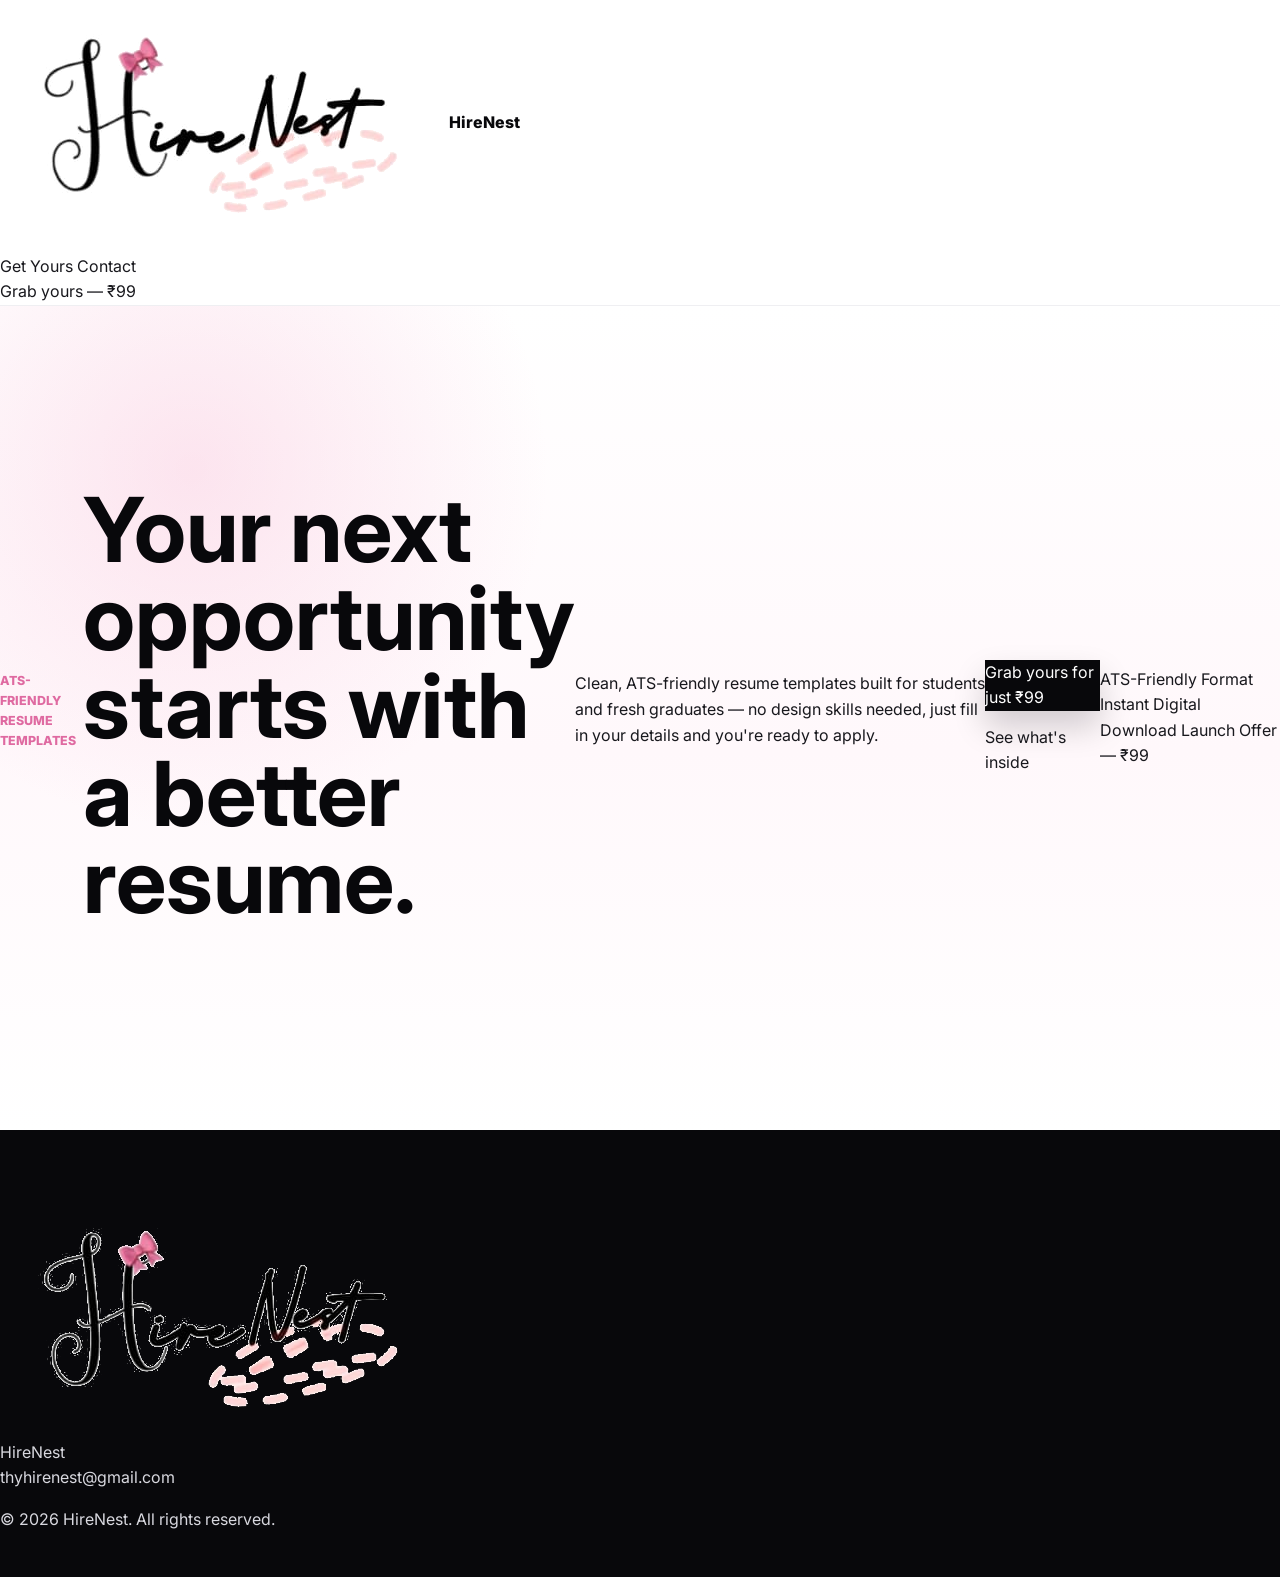
==== commit 694c9584: "Update index.html" ====
--- a/index.html
+++ b/index.html
@@ -1,492 +1,67 @@
 <!DOCTYPE html>
 <html lang="en">
-  <head>
-    <meta charset="UTF-8" />
-    <meta name="viewport" content="width=device-width, initial-scale=1.0" />
-    <title>HireNest | Your career starts here</title>
-    <meta
-      name="description"
-      content="HireNest helps students and fresh graduates build resumes, prepare for interviews, improve LinkedIn profiles, and launch careers with confidence."
-    />
-    <meta name="theme-color" content="#F7B6D2" />
-    <meta property="og:title" content="HireNest | Your career starts here" />
-    <meta
-      property="og:description"
-      content="Career preparation tools for students and fresh graduates, from resume guidance to interview prep and LinkedIn optimization."
-    />
-    <meta property="og:type" content="website" />
-    <link rel="canonical" href="https://hire-nest-mauve.vercel.app/" />
-
+<head>
+<meta charset="UTF-8" />
+<meta name="viewport" content="width=device-width, initial-scale=1.0" />
+<title>HireNest | ATS-Friendly Resume Templates</title>
+<meta name="description" content="Affordable, ATS-friendly resume templates for students and fresh graduates. Get 2 professional resumes + a job-description idea book for just ₹99." />
+<meta property="og:title" content="HireNest | ATS-Friendly Resume Templates" />
+<meta property="og:description" content="Your next opportunity starts with a better resume. Get 2 ATS-friendly resume templates + a job-description idea book for ₹99." />
+<meta property="og:type" content="website" />
+<meta property="og:image" content="hirenest-logo.png" />
+<meta name="twitter:card" content="summary_large_image" />
+<meta name="theme-color" content="#0f0f0f" />
+<link rel="canonical" href="https://hire-nest-mauve.vercel.app/" />
 <link rel="icon" type="image/png" href="hirenest-logo.png" />
 <link rel="apple-touch-icon" href="hirenest-logo.png" />
+<link rel="preconnect" href="https://fonts.googleapis.com">
+<link href="https://fonts.googleapis.com/css2?family=Playfair+Display:wght@600;700&family=Inter:wght@400;500;600;700&display=swap" rel="stylesheet">
+<link rel="stylesheet" href="styles.css" />
+</head>
+<body>
 
-<link rel="stylesheet" href="styles.css" />
-  </head>
-  <body>
-    <svg class="icon-sprite" aria-hidden="true">
-      <symbol id="icon-arrow" viewBox="0 0 24 24">
-        <path d="M5 12h14M13 5l7 7-7 7" />
-      </symbol>
-      <symbol id="icon-menu" viewBox="0 0 24 24">
-        <path d="M4 7h16M4 12h16M4 17h16" />
-      </symbol>
-      <symbol id="icon-close" viewBox="0 0 24 24">
-        <path d="M18 6 6 18M6 6l12 12" />
-      </symbol>
-      <symbol id="icon-file" viewBox="0 0 24 24">
-        <path d="M14 2H7a2 2 0 0 0-2 2v16a2 2 0 0 0 2 2h10a2 2 0 0 0 2-2V7z" />
-        <path d="M14 2v5h5M9 13h6M9 17h4" />
-      </symbol>
-      <symbol id="icon-chat" viewBox="0 0 24 24">
-        <path d="M21 12a8 8 0 0 1-8 8H7l-4 3v-6a8 8 0 1 1 18-5Z" />
-        <path d="M8 11h8M8 15h5" />
-      </symbol>
-      <symbol id="icon-linkedin" viewBox="0 0 24 24">
-        <path d="M16 8a6 6 0 0 1 6 6v7h-4v-7a2 2 0 0 0-4 0v7h-4v-7a6 6 0 0 1 6-6Z" />
-        <path d="M2 9h4v12H2zM4 6a2 2 0 1 0 0-4 2 2 0 0 0 0 4Z" />
-      </symbol>
-      <symbol id="icon-spark" viewBox="0 0 24 24">
-        <path d="m12 2 1.7 5.3L19 9l-5.3 1.7L12 16l-1.7-5.3L5 9l5.3-1.7zM19 14l.9 2.6 2.6.9-2.6.9L19 21l-.9-2.6-2.6-.9 2.6-.9zM5 15l.7 2 2 .7-2 .7-.7 2-.7-2-2-.7 2-.7z" />
-      </symbol>
-      <symbol id="icon-book" viewBox="0 0 24 24">
-        <path d="M4 19.5A2.5 2.5 0 0 1 6.5 17H20" />
-        <path d="M4 4.5A2.5 2.5 0 0 1 6.5 2H20v20H6.5A2.5 2.5 0 0 1 4 19.5z" />
-      </symbol>
-      <symbol id="icon-user" viewBox="0 0 24 24">
-        <path d="M20 21a8 8 0 1 0-16 0" />
-        <path d="M12 11a4 4 0 1 0 0-8 4 4 0 0 0 0 8Z" />
-      </symbol>
-      <symbol id="icon-briefcase" viewBox="0 0 24 24">
-        <path d="M10 6V5a2 2 0 0 1 2-2h0a2 2 0 0 1 2 2v1" />
-        <path d="M3 8a2 2 0 0 1 2-2h14a2 2 0 0 1 2 2v10a2 2 0 0 1-2 2H5a2 2 0 0 1-2-2z" />
-        <path d="M3 13h18M9 13v2h6v-2" />
-      </symbol>
-      <symbol id="icon-check" viewBox="0 0 24 24">
-        <path d="m20 6-11 11-5-5" />
-      </symbol>
-      <symbol id="icon-chevron" viewBox="0 0 24 24">
-        <path d="m6 9 6 6 6-6" />
-      </symbol>
-      <symbol id="icon-twitter" viewBox="0 0 24 24">
-        <path d="M4 4l16 16M20 4 4 20" />
-      </symbol>
-      <symbol id="icon-instagram" viewBox="0 0 24 24">
-        <path d="M7 2h10a5 5 0 0 1 5 5v10a5 5 0 0 1-5 5H7a5 5 0 0 1-5-5V7a5 5 0 0 1 5-5Z" />
-        <path d="M12 16a4 4 0 1 0 0-8 4 4 0 0 0 0 8ZM17.5 6.5h.01" />
-      </symbol>
-      <symbol id="icon-mail" viewBox="0 0 24 24">
-        <path d="M4 4h16a2 2 0 0 1 2 2v12a2 2 0 0 1-2 2H4a2 2 0 0 1-2-2V6a2 2 0 0 1 2-2Z" />
-        <path d="m22 6-10 7L2 6" />
-      </symbol>
-    </svg>
+<header class="site-header">
+  <a href="#home" class="brand" id="home">
+    <img src="hirenest-logo.png" alt="HireNest" class="brand-logo" />
+    <span>HireNest</span>
+  </a>
+  <nav class="main-nav">
+    <a href="#offer">Get Yours</a>
+    <a href="#contact">Contact</a>
+  </nav>
+  <a href="#offer" class="nav-cta">Grab yours — ₹99</a>
+</header>
 
-    <a class="skip-link" href="#main">Skip to content</a>
+<main id="main">
 
-    <header class="site-header">
-      <nav class="nav container" aria-label="Primary navigation">
-        <a class="brand" href="#home" aria-label="HireNest home">
-          <img class="brand-logo-img" src="hirenest-logo.png" alt="HireNest" />
-          <span class="sr-only">HireNest</span>
-        </a>
+<section class="hero">
+  <p class="eyebrow">ATS-Friendly Resume Templates</p>
+  <h1>Your next opportunity<br>starts with a better resume.</h1>
+  <p class="hero-sub">
+    Clean, ATS-friendly resume templates built for students and fresh graduates —
+    no design skills needed, just fill in your details and you're ready to apply.
+  </p>
+  <div class="hero-actions">
+    <a href="#offer" class="btn-primary">Grab yours for just ₹99</a>
+    <a href="#offer" class="btn-ghost">See what's inside</a>
+  </div>
+  <div class="hero-badges">
+    <span>ATS-Friendly Format</span>
+    <span>Instant Digital Download</span>
+    <span>Launch Offer — ₹99</span>
+  </div>
+</section>
 
-        <button class="nav-toggle" type="button" aria-label="Open navigation" aria-expanded="false">
-          <svg class="icon nav-open"><use href="#icon-menu"></use></svg>
-          <svg class="icon nav-close"><use href="#icon-close"></use></svg>
-        </button>
+</main>
 
-        <div class="nav-panel" id="nav-panel">
-          <a href="#home">Home</a>
-          <a href="#resume-builder">Resume Builder</a>
-          <a href="#interview-prep">Interview Prep</a>
-          <a href="#linkedin">LinkedIn</a>
-          <a href="#resources">Career Resources</a>
-          <a href="#about">About</a>
-          <a href="#contact">Contact</a>
-        </div>
-      </nav>
-    </header>
+<footer class="site-footer">
+  <div class="footer-brand">
+    <img src="hirenest-logo.png" alt="HireNest" class="brand-logo" />
+    <span>HireNest</span>
+  </div>
+  <p id="contact" class="footer-contact">thyhirenest@gmail.com</p>
+  <p class="footer-copy">© 2026 HireNest. All rights reserved.</p>
+</footer>
 
-    <main id="main">
-      <section class="hero section-shell" id="home">
-        <div class="container hero-grid">
-          <div class="hero-copy reveal">
-            <img class="hero-logo-img" src="hirenest-logo.png" alt="HireNest" />
-            <p class="eyebrow">Your career starts here.</p>
-            <h1>Confused about building your resume?</h1>
-            <p class="hero-subtitle">
-              No worries, we've got you. HireNest helps students and fresh graduates create professional
-              resumes, prepare for interviews, optimize LinkedIn profiles, and launch their careers with
-              confidence.
-            </p>
-            <div class="hero-actions">
-              <a class="btn btn-primary" href="#final-cta">
-                Get Started
-                <svg class="icon"><use href="#icon-arrow"></use></svg>
-              </a>
-              <a class="btn btn-secondary" href="#why">Learn More</a>
-            </div>
-            <div class="trust-row" aria-label="HireNest benefits">
-              <span>ATS focused</span>
-              <span>Student friendly</span>
-              <span>Career ready</span>
-            </div>
-          </div>
-
-          <div class="hero-visual reveal" aria-label="Career growth illustration">
-            <div class="resume-preview">
-              <div class="preview-header">
-                <span></span>
-                <span></span>
-                <span></span>
-              </div>
-              <div class="candidate-row">
-                <div class="avatar"></div>
-                <div>
-                  <strong>Graduate Profile</strong>
-                  <span>Role-ready resume</span>
-                </div>
-              </div>
-              <div class="resume-lines">
-                <span class="line-wide"></span>
-                <span></span>
-                <span class="line-mid"></span>
-              </div>
-              <div class="score-card">
-                <svg class="icon"><use href="#icon-check"></use></svg>
-                <div>
-                  <strong>92%</strong>
-                  <span>ATS match score</span>
-                </div>
-              </div>
-            </div>
-            <div class="growth-card">
-              <span class="metric">3x</span>
-              <span>More confident applications</span>
-              <div class="chart" aria-hidden="true">
-                <i></i><i></i><i></i><i></i>
-              </div>
-            </div>
-            <div class="coach-card">
-              <svg class="icon"><use href="#icon-chat"></use></svg>
-              <span>Interview answer coach</span>
-            </div>
-          </div>
-        </div>
-      </section>
-
-      <section class="section" id="why">
-        <div class="container">
-          <div class="section-heading reveal">
-            <p class="eyebrow">Why Choose HireNest?</p>
-            <h2>Career prep that feels clear, calm, and practical.</h2>
-            <p>
-              Students should not need expensive coaching or confusing templates to get started.
-              HireNest brings the essentials into one simple, guided experience.
-            </p>
-          </div>
-
-          <div class="feature-grid">
-            <article class="feature-card reveal">
-              <svg class="icon feature-icon"><use href="#icon-file"></use></svg>
-              <h3>ATS-friendly resume guidance</h3>
-              <p>Create polished resumes that are easy for recruiters and screening systems to read.</p>
-            </article>
-            <article class="feature-card reveal">
-              <svg class="icon feature-icon"><use href="#icon-chat"></use></svg>
-              <h3>Interview preparation</h3>
-              <p>Practice common questions, structure stronger answers, and walk in with confidence.</p>
-            </article>
-            <article class="feature-card reveal">
-              <svg class="icon feature-icon"><use href="#icon-linkedin"></use></svg>
-              <h3>LinkedIn optimization</h3>
-              <p>Shape a student profile into a professional story recruiters can quickly understand.</p>
-            </article>
-            <article class="feature-card reveal">
-              <svg class="icon feature-icon"><use href="#icon-spark"></use></svg>
-              <h3>AI-powered career assistance</h3>
-              <p>Get guided suggestions for resumes, applications, interviews, and growth plans.</p>
-            </article>
-            <article class="feature-card reveal feature-wide">
-              <svg class="icon feature-icon"><use href="#icon-book"></use></svg>
-              <h3>Career resources</h3>
-              <p>
-                Access beginner-friendly playbooks for portfolios, job applications, networking,
-                internships, and early-career decisions.
-              </p>
-            </article>
-          </div>
-        </div>
-      </section>
-
-      <section class="section soft-section" id="about">
-        <div class="container split-layout">
-          <div class="section-heading compact reveal">
-            <p class="eyebrow">How It Works</p>
-            <h2>Three steps from unsure to application-ready.</h2>
-          </div>
-
-          <div class="steps">
-            <article class="step-card reveal">
-              <span class="step-number">01</span>
-              <div>
-                <h3>Build your resume</h3>
-                <p>Start with guided sections, strong phrasing, and recruiter-friendly formatting.</p>
-              </div>
-            </article>
-            <article class="step-card reveal">
-              <span class="step-number">02</span>
-              <div>
-                <h3>Improve your profile</h3>
-                <p>Turn academic projects, internships, and skills into a clear professional profile.</p>
-              </div>
-            </article>
-            <article class="step-card reveal">
-              <span class="step-number">03</span>
-              <div>
-                <h3>Apply with confidence</h3>
-                <p>Prepare for interviews, track opportunities, and take your next step with less stress.</p>
-              </div>
-            </article>
-          </div>
-        </div>
-      </section>
-
-      <section class="section" id="resume-builder">
-        <div class="container">
-          <div class="section-heading reveal">
-            <p class="eyebrow">Our Services</p>
-            <h2>Everything students need to prepare for the first big opportunity.</h2>
-          </div>
-
-          <div class="service-grid">
-            <article class="service-card reveal">
-              <div class="service-top">
-                <svg class="icon service-icon"><use href="#icon-file"></use></svg>
-                <span class="status-tag live">Available</span>
-              </div>
-              <h3>Resume Builder</h3>
-              <p>Structured resume guidance, formatting support, and impact-focused bullet suggestions.</p>
-            </article>
-
-            <article class="service-card reveal" id="interview-prep">
-              <div class="service-top">
-                <svg class="icon service-icon"><use href="#icon-chat"></use></svg>
-                <span class="status-tag live">Available</span>
-              </div>
-              <h3>Interview Preparation</h3>
-              <p>Practice prompts, answer frameworks, and confidence-building preparation flows.</p>
-            </article>
-
-            <article class="service-card reveal" id="linkedin">
-              <div class="service-top">
-                <svg class="icon service-icon"><use href="#icon-linkedin"></use></svg>
-                <span class="status-tag live">Available</span>
-              </div>
-              <h3>LinkedIn Profile Guide</h3>
-              <p>Headline, summary, project, and experience guidance for early-career profiles.</p>
-            </article>
-
-            <article class="service-card reveal">
-              <div class="service-top">
-                <svg class="icon service-icon"><use href="#icon-spark"></use></svg>
-                <span class="status-tag">Coming Soon</span>
-              </div>
-              <h3>AI Career Assistant</h3>
-              <p>Personalized suggestions for applications, skill gaps, interview prep, and career paths.</p>
-            </article>
-
-            <article class="service-card reveal" id="resources">
-              <div class="service-top">
-                <svg class="icon service-icon"><use href="#icon-briefcase"></use></svg>
-                <span class="status-tag">Coming Soon</span>
-              </div>
-              <h3>Portfolio Builder</h3>
-              <p>Showcase projects, internships, certifications, and case studies in a polished format.</p>
-            </article>
-          </div>
-        </div>
-      </section>
-
-      <section class="section soft-section">
-        <div class="container">
-          <div class="section-heading reveal">
-            <p class="eyebrow">Testimonials</p>
-            <h2>Built for students taking their first professional step.</h2>
-          </div>
-
-          <div class="testimonial-grid">
-            <article class="testimonial-card reveal">
-              <p>
-                "HireNest made my resume look professional without making the process feel overwhelming.
-                I finally understood what recruiters look for."
-              </p>
-              <div class="testimonial-author">
-                <span>AP</span>
-                <div>
-                  <strong>Ananya Patel</strong>
-                  <small>Final-year engineering student</small>
-                </div>
-              </div>
-            </article>
-
-            <article class="testimonial-card reveal">
-              <p>
-                "The interview prep helped me turn scattered project details into clear answers. It felt
-                like having a career mentor beside me."
-              </p>
-              <div class="testimonial-author">
-                <span>RS</span>
-                <div>
-                  <strong>Rahul Sharma</strong>
-                  <small>Recent B.Com graduate</small>
-                </div>
-              </div>
-            </article>
-
-            <article class="testimonial-card reveal">
-              <p>
-                "I had no idea how to explain my internships on LinkedIn. HireNest gave me a simple path
-                and my profile now feels recruiter-ready."
-              </p>
-              <div class="testimonial-author">
-                <span>MK</span>
-                <div>
-                  <strong>Meera Krishnan</strong>
-                  <small>MBA fresher</small>
-                </div>
-              </div>
-            </article>
-          </div>
-        </div>
-      </section>
-
-      <section class="section faq-section">
-        <div class="container split-layout">
-          <div class="section-heading compact reveal">
-            <p class="eyebrow">FAQ</p>
-            <h2>Questions students usually ask first.</h2>
-            <p>Simple answers now, deeper career tools as HireNest grows.</p>
-          </div>
-
-          <div class="faq-list reveal">
-            <div class="faq-item">
-              <button class="faq-question" type="button" aria-expanded="false">
-                Is HireNest only for fresh graduates?
-                <svg class="icon"><use href="#icon-chevron"></use></svg>
-              </button>
-              <div class="faq-answer">
-                <p>
-                  HireNest is designed for students, interns, and fresh graduates, but anyone beginning a
-                  career transition can use the guidance.
-                </p>
-              </div>
-            </div>
-
-            <div class="faq-item">
-              <button class="faq-question" type="button" aria-expanded="false">
-                Will the resume guidance be ATS-friendly?
-                <svg class="icon"><use href="#icon-chevron"></use></svg>
-              </button>
-              <div class="faq-answer">
-                <p>
-                  Yes. The resume experience is planned around clear structure, readable formatting, and
-                  keyword-aware content that supports applicant tracking systems.
-                </p>
-              </div>
-            </div>
-
-            <div class="faq-item">
-              <button class="faq-question" type="button" aria-expanded="false">
-                What features are coming next?
-                <svg class="icon"><use href="#icon-chevron"></use></svg>
-              </button>
-              <div class="faq-answer">
-                <p>
-                  Future expansion can include an AI resume builder, AI interview coach, portfolio builder,
-                  career blog, job board, student dashboard, login system, and pricing page.
-                </p>
-              </div>
-            </div>
-
-            <div class="faq-item">
-              <button class="faq-question" type="button" aria-expanded="false">
-                Can I use HireNest before I have work experience?
-                <svg class="icon"><use href="#icon-chevron"></use></svg>
-              </button>
-              <div class="faq-answer">
-                <p>
-                  Absolutely. HireNest helps translate projects, coursework, volunteering, certifications,
-                  and campus experience into professional career material.
-                </p>
-              </div>
-            </div>
-          </div>
-        </div>
-      </section>
-
-      <section class="final-cta section-shell" id="final-cta">
-        <div class="container cta-panel reveal">
-          <div>
-            <p class="eyebrow">Start with clarity</p>
-            <h2>Ready to launch your career?</h2>
-            <p>Join HireNest and take the first step toward your dream job.</p>
-          </div>
-          <a class="btn btn-primary" href="#contact">
-            Get Started
-            <svg class="icon"><use href="#icon-arrow"></use></svg>
-          </a>
-        </div>
-      </section>
-    </main>
-
-    <footer class="site-footer" id="contact">
-      <div class="container footer-grid">
-        <div class="footer-brand">
-          <a class="brand" href="#home" aria-label="HireNest home">
-           <img class="brand-logo-img" src="hirenest-logo.png" alt="HireNest" />
-            <span class="sr-only">HireNest</span>
-          </a>
-          <p>Your career starts here.</p>
-         
-        </div>
-
-        <div>
-          <h3>Quick Links</h3>
-          <ul>
-            <li><a href="#resume-builder">Resume Builder</a></li>
-            <li><a href="#interview-prep">Interview Prep</a></li>
-            <li><a href="#linkedin">LinkedIn Guide</a></li>
-            <li><a href="#resources">Career Resources</a></li>
-          </ul>
-        </div>
-
-        <div>
-          <h3>Contact</h3>
-          <ul>
-            <li>
-              <a href="mailto:thyhirenest@gmail.com">
-                <svg class="icon inline-icon"><use href="#icon-mail"></use></svg>
-                thyhirenest@gmail.com
-              </a>
-            </li>
-            <li><a href="#about">About HireNest</a></li>
-            <li><a href="#final-cta">Get Started</a></li>
-          </ul>
-        </div>
-
-        <div>
-          <h3>Legal</h3>
-          <ul>
-            <li><a href="#">Privacy Policy</a></li>
-            <li><a href="#">Terms of Service</a></li>
-          </ul>
-        </div>
-      </div>
-      <div class="container footer-bottom">
-        <p>&copy; <span id="current-year">2026</span> HireNest. All rights reserved.</p>
-      </div>
-    </footer>
-
-    <script src="script.js"></script>
-  </body>
+</body>
 </html>
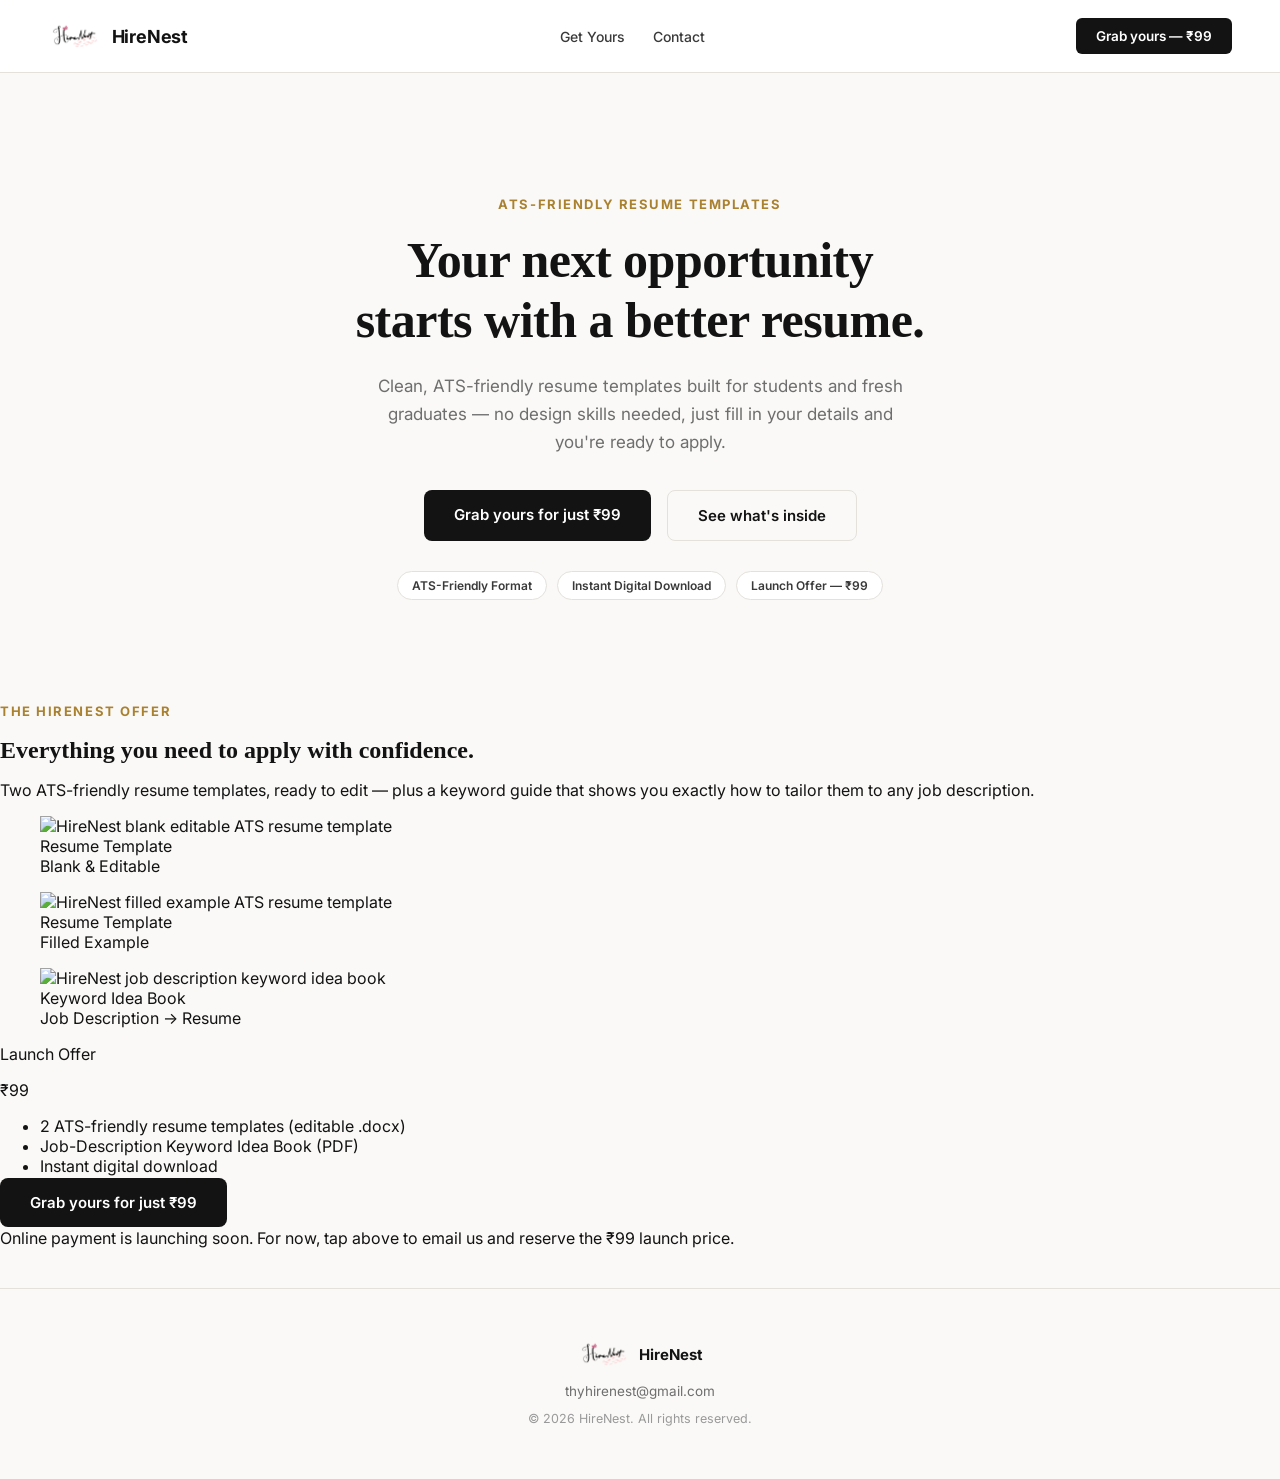
==== commit 504c8c2f: "Add offer section for HireNest resume templates Added a new offer section with details on resume tem" ====
--- a/index.html
+++ b/index.html
@@ -52,6 +52,47 @@
   </div>
 </section>
 
+<section class="offer" id="offer">
+  <p class="eyebrow center">The HireNest Offer</p>
+  <h2>Everything you need to apply with confidence.</h2>
+  <p class="offer-sub">
+    Two ATS-friendly resume templates, ready to edit — plus a keyword guide that shows you
+    exactly how to tailor them to any job description.
+  </p>
+
+  <div class="preview-grid">
+    <figure class="preview-card">
+      <img src="template-preview-1.jpg" alt="HireNest blank editable ATS resume template" loading="lazy" />
+      <figcaption>Resume Template<br><span>Blank &amp; Editable</span></figcaption>
+    </figure>
+    <figure class="preview-card">
+      <img src="template-preview-2.jpg" alt="HireNest filled example ATS resume template" loading="lazy" />
+      <figcaption>Resume Template<br><span>Filled Example</span></figcaption>
+    </figure>
+    <figure class="preview-card">
+      <img src="jd-guide-preview.jpg" alt="HireNest job description keyword idea book" loading="lazy" />
+      <figcaption>Keyword Idea Book<br><span>Job Description → Resume</span></figcaption>
+    </figure>
+  </div>
+
+  <div class="price-card">
+    <p class="price-tag">Launch Offer</p>
+    <p class="price">₹99</p>
+    <ul class="price-list">
+      <li>2 ATS-friendly resume templates (editable .docx)</li>
+      <li>Job-Description Keyword Idea Book (PDF)</li>
+      <li>Instant digital download</li>
+    </ul>
+    <a class="btn-primary btn-wide"
+       href="mailto:thyhirenest@gmail.com?subject=I%20want%20the%20HireNest%20resume%20templates&body=Hi%2C%20I%27d%20like%20to%20grab%20the%20%E2%82%B999%20launch%20offer!">
+      Grab yours for just ₹99
+    </a>
+    <p class="price-note">
+      Online payment is launching soon. For now, tap above to email us and reserve the ₹99 launch price.
+    </p>
+  </div>
+</section>
+
 </main>
 
 <footer class="site-footer">
--- a/styles.css
+++ b/styles.css
@@ -1,1113 +1,189 @@
+/* HireNest — resume store redesign. Step 1: design system + header + hero */
+
 :root {
-  --color-white: #ffffff;
-  --color-black: #08080b;
-  --color-ink: #18181d;
-  --color-muted: #666672;
-  --color-soft: #f7f7f8;
-  --color-line: #e9e9ee;
-  --color-pink: #f7b6d2;
-  --color-pink-deep: #df6aa1;
-  --color-pink-light: #fff1f7;
-  --color-gray: #f2f2f4;
-  --shadow-sm: 0 10px 30px rgba(8, 8, 11, 0.08);
-  --shadow-md: 0 24px 70px rgba(8, 8, 11, 0.13);
-  --radius-sm: 8px;
-  --radius-md: 18px;
-  --radius-lg: 28px;
-  --container: 1180px;
+  --ink: #131313;
+  --ink-soft: #3a3a3a;
+  --muted: #6e6e6e;
+  --paper: #ffffff;
+  --bg: #faf9f7;
+  --border: #e4e1db;
+  --gold: #a9812f;
+  --radius: 10px;
 }
 
-* {
-  box-sizing: border-box;
-}
-
-html {
-  scroll-behavior: smooth;
-}
+* { box-sizing: border-box; }
 
 body {
   margin: 0;
-  color: var(--color-ink);
-  background: var(--color-white);
-  font-family: "Inter", system-ui, -apple-system, BlinkMacSystemFont, "Segoe UI", sans-serif;
-  line-height: 1.6;
-  text-rendering: optimizeLegibility;
+  background: var(--bg);
+  color: var(--ink);
+  font-family: 'Inter', -apple-system, BlinkMacSystemFont, sans-serif;
+  -webkit-font-smoothing: antialiased;
 }
 
-body.nav-open {
-  overflow: hidden;
+h1, h2, h3 {
+  font-family: 'Playfair Display', Georgia, serif;
+  color: var(--ink);
+  margin: 0;
 }
 
-img,
-svg {
-  display: block;
-}
+a { color: inherit; }
 
-a {
-  color: inherit;
-  text-decoration: none;
-}
-
-button,
-input,
-textarea,
-select {
-  font: inherit;
-}
-
-::selection {
-  color: var(--color-black);
-  background: var(--color-pink);
-}
-
-.icon-sprite {
-  display: none;
-}
-
-.icon {
-  width: 20px;
-  height: 20px;
-  fill: none;
-  stroke: currentColor;
-  stroke-width: 2;
-  stroke-linecap: round;
-  stroke-linejoin: round;
-  flex: 0 0 auto;
-}
-
-.container {
-  width: min(100% - 40px, var(--container));
-  margin-inline: auto;
-}
-
-.skip-link {
-  position: fixed;
-  top: 14px;
-  left: 14px;
-  z-index: 1000;
-  padding: 10px 14px;
-  color: var(--color-white);
-  background: var(--color-black);
-  border-radius: var(--radius-sm);
-  transform: translateY(-140%);
-  transition: transform 180ms ease;
-}
-
-.skip-link:focus {
-  transform: translateY(0);
-}
-
+/* Header */
 .site-header {
-  position: sticky;
-  top: 0;
-  z-index: 100;
-  border-bottom: 1px solid rgba(233, 233, 238, 0.72);
-  background: rgba(255, 255, 255, 0.82);
-  backdrop-filter: blur(18px);
-}
-
-.nav {
-  min-height: 76px;
   display: flex;
   align-items: center;
   justify-content: space-between;
-  gap: 24px;
+  padding: 18px 48px;
+  border-bottom: 1px solid var(--border);
+  background: rgba(255,255,255,0.9);
+  backdrop-filter: blur(6px);
+  position: sticky;
+  top: 0;
+  z-index: 20;
 }
-
 .brand {
-  display: inline-flex;
-  align-items: center;
-  gap: 10px;
-  font-weight: 800;
-  color: var(--color-black);
-}
-
-.brand-logo-img {
-  width: 138px;
-  height: auto;
-  max-height: 48px;
-  object-fit: contain;
-}
-
-.sr-only {
-  position: absolute;
-  width: 1px;
-  height: 1px;
-  padding: 0;
-  margin: -1px;
-  overflow: hidden;
-  clip: rect(0, 0, 0, 0);
-  white-space: nowrap;
-  border: 0;
-}
-
-.nav-panel {
-  display: flex;
-  align-items: center;
-  justify-content: flex-end;
-  gap: 4px;
-}
-
-.nav-panel a {
-  padding: 10px 12px;
-  border-radius: 999px;
-  color: #3f3f47;
-  font-size: 0.91rem;
-  font-weight: 600;
-  transition: color 180ms ease, background 180ms ease, transform 180ms ease;
-}
-
-.nav-panel a:hover,
-.nav-panel a:focus-visible {
-  color: var(--color-black);
-  background: var(--color-pink-light);
-  transform: translateY(-1px);
-}
-
-.nav-toggle {
-  display: none;
-  width: 44px;
-  height: 44px;
-  align-items: center;
-  justify-content: center;
-  color: var(--color-black);
-  background: var(--color-white);
-  border: 1px solid var(--color-line);
-  border-radius: 999px;
-  cursor: pointer;
-}
-
-.nav-close {
-  display: none;
-}
-
-.section-shell {
-  padding: 72px 0;
-}
-
-.hero {
-  min-height: calc(100vh - 76px);
-  display: flex;
-  align-items: center;
-  overflow: hidden;
-  background:
-    radial-gradient(circle at 15% 20%, rgba(247, 182, 210, 0.35), transparent 28%),
-    linear-gradient(180deg, #ffffff 0%, #fff8fb 54%, #ffffff 100%);
-}
-
-.hero-grid {
-  display: grid;
-  grid-template-columns: minmax(0, 1fr) minmax(420px, 0.9fr);
-  align-items: center;
-  gap: 64px;
-}
-
-.hero-logo-img {
-  width: min(250px, 64vw);
-  height: auto;
-  max-height: 126px;
-  object-fit: contain;
-  margin-bottom: 28px;
-}
-
-.eyebrow {
-  margin: 0 0 14px;
-  color: var(--color-pink-deep);
-  font-size: 0.78rem;
-  font-weight: 800;
-  letter-spacing: 0;
-  text-transform: uppercase;
-}
-
-h1,
-h2,
-h3,
-p {
-  margin-top: 0;
-}
-
-h1 {
-  max-width: 760px;
-  margin-bottom: 24px;
-  color: var(--color-black);
-  font-size: clamp(3rem, 7vw, 5.9rem);
-  line-height: 0.98;
-  letter-spacing: 0;
-}
-
-h2 {
-  margin-bottom: 16px;
-  color: var(--color-black);
-  font-size: clamp(2rem, 4vw, 3.7rem);
-  line-height: 1.04;
-  letter-spacing: 0;
-}
-
-h3 {
-  margin-bottom: 10px;
-  color: var(--color-black);
-  font-size: 1.12rem;
-  line-height: 1.25;
-  letter-spacing: 0;
-}
-
-.hero-subtitle {
-  max-width: 670px;
-  margin-bottom: 30px;
-  color: #50505a;
-  font-size: clamp(1.04rem, 2vw, 1.24rem);
-}
-
-.hero-actions,
-.trust-row {
-  display: flex;
-  align-items: center;
-  flex-wrap: wrap;
-  gap: 14px;
-}
-
-.btn {
-  min-height: 50px;
-  display: inline-flex;
-  align-items: center;
-  justify-content: center;
-  gap: 10px;
-  padding: 13px 20px;
-  border: 1px solid transparent;
-  border-radius: 999px;
-  font-weight: 800;
-  transition: transform 180ms ease, box-shadow 180ms ease, background 180ms ease, border-color 180ms ease;
-}
-
-.btn:hover,
-.btn:focus-visible {
-  transform: translateY(-2px);
-}
-
-.btn-primary {
-  color: var(--color-white);
-  background: var(--color-black);
-  box-shadow: 0 16px 32px rgba(8, 8, 11, 0.18);
-}
-
-.btn-primary:hover,
-.btn-primary:focus-visible {
-  background: #1c1c22;
-  box-shadow: 0 20px 44px rgba(8, 8, 11, 0.22);
-}
-
-.btn-secondary {
-  color: var(--color-black);
-  background: rgba(255, 255, 255, 0.76);
-  border-color: rgba(8, 8, 11, 0.12);
-}
-
-.btn-secondary:hover,
-.btn-secondary:focus-visible {
-  background: var(--color-pink-light);
-  border-color: rgba(223, 106, 161, 0.24);
-}
-
-.trust-row {
-  margin-top: 28px;
-  color: var(--color-muted);
-  font-size: 0.92rem;
-  font-weight: 700;
-}
-
-.trust-row span {
-  display: inline-flex;
-  align-items: center;
-  gap: 8px;
-}
-
-.trust-row span::before {
-  content: "";
-  width: 7px;
-  height: 7px;
-  border-radius: 50%;
-  background: var(--color-pink-deep);
-}
-
-.hero-visual {
-  position: relative;
-  min-height: 620px;
-  display: grid;
-  place-items: center;
-}
-
-.hero-visual::before {
-  content: "";
-  position: absolute;
-  width: min(500px, 92vw);
-  height: min(500px, 92vw);
-  border: 1px solid rgba(8, 8, 11, 0.08);
-  border-radius: 34px;
-  background:
-    linear-gradient(rgba(8, 8, 11, 0.035) 1px, transparent 1px),
-    linear-gradient(90deg, rgba(8, 8, 11, 0.035) 1px, transparent 1px),
-    rgba(255, 255, 255, 0.42);
-  background-size: 34px 34px;
-  transform: rotate(-5deg);
-}
-
-.resume-preview {
-  position: relative;
-  z-index: 2;
-  width: min(380px, 86vw);
-  min-height: 440px;
-  padding: 22px;
-  border: 1px solid rgba(8, 8, 11, 0.08);
-  border-radius: 28px;
-  background: rgba(255, 255, 255, 0.9);
-  box-shadow: var(--shadow-md);
-}
-
-.preview-header {
-  display: flex;
-  gap: 8px;
-  margin-bottom: 24px;
-}
-
-.preview-header span {
-  width: 10px;
-  height: 10px;
-  border-radius: 50%;
-  background: var(--color-line);
-}
-
-.preview-header span:first-child {
-  background: var(--color-pink);
-}
-
-.candidate-row {
-  display: flex;
-  align-items: center;
-  gap: 14px;
-  margin-bottom: 24px;
-}
-
-.candidate-row strong,
-.candidate-row span {
-  display: block;
-}
-
-.candidate-row span,
-.score-card span,
-.growth-card span,
-.coach-card span {
-  color: var(--color-muted);
-  font-size: 0.9rem;
-}
-
-.avatar {
-  width: 58px;
-  height: 58px;
-  border-radius: 18px;
-  background:
-    radial-gradient(circle at 50% 34%, #ffe0ef 0 16%, transparent 17%),
-    radial-gradient(circle at 50% 82%, #111116 0 28%, transparent 29%),
-    linear-gradient(135deg, var(--color-pink), #ffffff);
-  border: 1px solid rgba(8, 8, 11, 0.06);
-}
-
-.resume-lines {
-  display: grid;
-  gap: 12px;
-  margin-bottom: 28px;
-}
-
-.resume-lines span {
-  height: 13px;
-  border-radius: 999px;
-  background: var(--color-gray);
-}
-
-.resume-lines .line-wide {
-  width: 90%;
-}
-
-.resume-lines .line-mid {
-  width: 62%;
-}
-
-.score-card {
-  display: flex;
-  align-items: center;
-  gap: 14px;
-  padding: 16px;
-  border: 1px solid rgba(8, 8, 11, 0.08);
-  border-radius: 20px;
-  background: var(--color-pink-light);
-}
-
-.score-card .icon {
-  width: 34px;
-  height: 34px;
-  padding: 7px;
-  color: var(--color-white);
-  border-radius: 999px;
-  background: var(--color-black);
-}
-
-.score-card strong {
-  display: block;
-  font-size: 1.9rem;
-  line-height: 1;
-}
-
-.growth-card,
-.coach-card {
-  position: absolute;
-  z-index: 3;
-  border: 1px solid rgba(8, 8, 11, 0.08);
-  background: rgba(255, 255, 255, 0.92);
-  box-shadow: var(--shadow-sm);
-  backdrop-filter: blur(12px);
-}
-
-.growth-card {
-  right: 0;
-  bottom: 66px;
-  width: 205px;
-  padding: 18px;
-  border-radius: 22px;
-}
-
-.metric {
-  display: block;
-  color: var(--color-black) !important;
-  font-size: 2.45rem !important;
-  font-weight: 800;
-  line-height: 1;
-}
-
-.chart {
-  height: 66px;
-  display: flex;
-  align-items: end;
-  gap: 8px;
-  margin-top: 16px;
-}
-
-.chart i {
-  width: 100%;
-  border-radius: 999px 999px 8px 8px;
-  background: linear-gradient(180deg, var(--color-pink), var(--color-black));
-}
-
-.chart i:nth-child(1) {
-  height: 28%;
-}
-
-.chart i:nth-child(2) {
-  height: 48%;
-}
-
-.chart i:nth-child(3) {
-  height: 72%;
-}
-
-.chart i:nth-child(4) {
-  height: 100%;
-}
-
-.coach-card {
-  left: 4px;
-  top: 116px;
   display: flex;
   align-items: center;
   gap: 10px;
-  max-width: 212px;
-  padding: 14px;
-  border-radius: 18px;
-  font-weight: 800;
+  text-decoration: none;
+  font-weight: 700;
+  font-size: 18px;
+  letter-spacing: -0.01em;
+  color: var(--ink);
+}
+.brand-logo { height: 30px; width: auto; }
+
+.main-nav {
+  display: flex;
+  gap: 28px;
+}
+.main-nav a {
+  text-decoration: none;
+  font-size: 14px;
+  font-weight: 500;
+  color: var(--ink-soft);
+}
+.main-nav a:hover { color: var(--ink); }
+
+.nav-cta {
+  text-decoration: none;
+  background: var(--ink);
+  color: #fff;
+  padding: 10px 20px;
+  border-radius: 6px;
+  font-size: 13.5px;
+  font-weight: 600;
+  transition: opacity 0.15s ease;
+}
+.nav-cta:hover { opacity: 0.85; }
+
+/* Hero */
+.hero {
+  max-width: 760px;
+  margin: 0 auto;
+  padding: 110px 24px 90px;
+  text-align: center;
+}
+.eyebrow {
+  font-size: 13px;
+  font-weight: 700;
+  letter-spacing: 0.12em;
+  text-transform: uppercase;
+  color: var(--gold);
+  margin-bottom: 18px;
+}
+.hero h1 {
+  font-size: clamp(32px, 5vw, 50px);
+  line-height: 1.2;
+  font-weight: 700;
+  letter-spacing: -0.01em;
+  margin-bottom: 22px;
+}
+.hero-sub {
+  font-size: 17px;
+  line-height: 1.65;
+  color: var(--muted);
+  max-width: 540px;
+  margin: 0 auto 34px;
+}
+.hero-actions {
+  display: flex;
+  justify-content: center;
+  gap: 16px;
+  flex-wrap: wrap;
+  margin-bottom: 30px;
+}
+.btn-primary {
+  text-decoration: none;
+  background: var(--ink);
+  color: #fff;
+  padding: 15px 30px;
+  border-radius: 8px;
+  font-size: 15px;
+  font-weight: 600;
+  transition: opacity 0.15s ease, transform 0.1s ease;
+}
+.btn-primary:hover { opacity: 0.88; }
+.btn-primary:active { transform: scale(0.98); }
+
+.btn-ghost {
+  text-decoration: none;
+  background: transparent;
+  color: var(--ink);
+  border: 1.5px solid var(--border);
+  padding: 15px 30px;
+  border-radius: 8px;
+  font-size: 15px;
+  font-weight: 600;
+  transition: border-color 0.15s ease, background 0.15s ease;
+}
+.btn-ghost:hover { border-color: var(--ink); background: #fff; }
+
+.hero-badges {
+  display: flex;
+  justify-content: center;
+  flex-wrap: wrap;
+  gap: 10px;
+}
+.hero-badges span {
+  font-size: 12px;
+  font-weight: 600;
+  color: var(--ink-soft);
+  border: 1px solid var(--border);
+  border-radius: 20px;
+  padding: 6px 14px;
+  background: #fff;
 }
 
-.coach-card .icon {
-  width: 34px;
-  height: 34px;
-  padding: 7px;
-  color: var(--color-black);
-  border-radius: 999px;
-  background: var(--color-pink);
+/* Footer (minimal for now — expanded in a later step) */
+.site-footer {
+  text-align: center;
+  padding: 50px 24px 40px;
+  border-top: 1px solid var(--border);
+  margin-top: 40px;
 }
-
-.section {
-  padding: 104px 0;
-}
-
-.soft-section {
-  background: var(--color-soft);
-}
-
-.section-heading {
-  max-width: 760px;
-  margin-bottom: 44px;
-}
-
-.section-heading p:not(.eyebrow) {
-  color: var(--color-muted);
-  font-size: 1.05rem;
-}
-
-.section-heading.compact {
-  max-width: 500px;
-  margin-bottom: 0;
-}
-
-.feature-grid {
-  display: grid;
-  grid-template-columns: repeat(4, minmax(0, 1fr));
-  gap: 18px;
-}
-
-.feature-card,
-.service-card,
-.testimonial-card,
-.step-card,
-.faq-list {
-  border: 1px solid var(--color-line);
-  border-radius: var(--radius-md);
-  background: var(--color-white);
-  box-shadow: 0 1px 0 rgba(8, 8, 11, 0.03);
-}
-
-.feature-card,
-.service-card,
-.testimonial-card {
-  padding: 24px;
-  transition: transform 180ms ease, box-shadow 180ms ease, border-color 180ms ease;
-}
-
-.feature-card:hover,
-.service-card:hover,
-.testimonial-card:hover {
-  transform: translateY(-5px);
-  border-color: rgba(223, 106, 161, 0.25);
-  box-shadow: var(--shadow-sm);
-}
-
-.feature-card {
-  min-height: 238px;
-}
-
-.feature-wide {
-  grid-column: span 2;
-}
-
-.feature-icon,
-.service-icon {
-  width: 44px;
-  height: 44px;
-  padding: 10px;
-  margin-bottom: 22px;
-  color: var(--color-black);
-  border-radius: 14px;
-  background: var(--color-pink-light);
-}
-
-.feature-card p,
-.service-card p,
-.testimonial-card p,
-.step-card p {
-  margin-bottom: 0;
-  color: var(--color-muted);
-}
-
-.split-layout {
-  display: grid;
-  grid-template-columns: minmax(0, 0.78fr) minmax(0, 1fr);
-  gap: 64px;
-  align-items: start;
-}
-
-.steps {
-  display: grid;
-  gap: 16px;
-}
-
-.step-card {
-  display: grid;
-  grid-template-columns: auto 1fr;
-  gap: 20px;
-  padding: 24px;
-}
-
-.step-number {
-  width: 54px;
-  height: 54px;
-  display: grid;
-  place-items: center;
-  color: var(--color-black);
-  background: var(--color-pink);
-  border-radius: 18px;
-  font-weight: 800;
-}
-
-.service-grid {
-  display: grid;
-  grid-template-columns: repeat(3, minmax(0, 1fr));
-  gap: 18px;
-}
-
-.service-card {
-  min-height: 274px;
-}
-
-.service-top {
-  display: flex;
-  align-items: start;
-  justify-content: space-between;
-  gap: 14px;
-}
-
-.status-tag {
-  display: inline-flex;
-  align-items: center;
-  min-height: 30px;
-  padding: 6px 10px;
-  border-radius: 999px;
-  color: var(--color-muted);
-  background: var(--color-gray);
-  font-size: 0.76rem;
-  font-weight: 800;
-  white-space: nowrap;
-}
-
-.status-tag.live {
-  color: #7b3155;
-  background: var(--color-pink-light);
-}
-
-.testimonial-grid {
-  display: grid;
-  grid-template-columns: repeat(3, minmax(0, 1fr));
-  gap: 18px;
-}
-
-.testimonial-card p {
-  margin-bottom: 24px;
-  color: #3d3d46;
-  font-size: 1.02rem;
-}
-
-.testimonial-author {
+.footer-brand {
   display: flex;
   align-items: center;
-  gap: 12px;
-}
-
-.testimonial-author span {
-  width: 44px;
-  height: 44px;
-  display: grid;
-  place-items: center;
-  border-radius: 14px;
-  color: var(--color-black);
-  background: var(--color-pink);
-  font-weight: 800;
-}
-
-.testimonial-author strong,
-.testimonial-author small {
-  display: block;
-}
-
-.testimonial-author small {
-  color: var(--color-muted);
-}
-
-.faq-list {
-  overflow: hidden;
-}
-
-.faq-item + .faq-item {
-  border-top: 1px solid var(--color-line);
-}
-
-.faq-question {
-  width: 100%;
-  display: flex;
-  align-items: center;
-  justify-content: space-between;
-  gap: 16px;
-  padding: 22px;
-  color: var(--color-black);
-  background: transparent;
-  border: 0;
-  text-align: left;
-  font-weight: 800;
-  cursor: pointer;
-}
-
-.faq-question .icon {
-  transition: transform 180ms ease;
-}
-
-.faq-question[aria-expanded="true"] .icon {
-  transform: rotate(180deg);
-}
-
-.faq-answer {
-  display: grid;
-  grid-template-rows: 0fr;
-  transition: grid-template-rows 220ms ease;
-}
-
-.faq-answer > p {
-  overflow: hidden;
-  margin: 0;
-  padding: 0 22px;
-  color: var(--color-muted);
-}
-
-.faq-question[aria-expanded="true"] + .faq-answer {
-  grid-template-rows: 1fr;
-}
-
-.faq-question[aria-expanded="true"] + .faq-answer > p {
-  padding-bottom: 22px;
-}
-
-.final-cta {
-  background:
-    linear-gradient(135deg, rgba(247, 182, 210, 0.3), rgba(255, 255, 255, 0.7)),
-    var(--color-white);
-}
-
-.cta-panel {
-  display: flex;
-  align-items: center;
-  justify-content: space-between;
-  gap: 28px;
-  padding: clamp(28px, 5vw, 54px);
-  border: 1px solid rgba(8, 8, 11, 0.08);
-  border-radius: 28px;
-  background: rgba(255, 255, 255, 0.84);
-  box-shadow: var(--shadow-sm);
-}
-
-.cta-panel h2 {
+  justify-content: center;
+  gap: 8px;
+  font-weight: 700;
+  font-size: 15px;
   margin-bottom: 12px;
 }
-
-.cta-panel p:not(.eyebrow) {
-  max-width: 620px;
-  margin-bottom: 0;
-  color: var(--color-muted);
-  font-size: 1.08rem;
+.footer-contact {
+  font-size: 13.5px;
+  color: var(--muted);
+  margin-bottom: 6px;
 }
-
-.site-footer {
-  padding: 64px 0 28px;
-  color: #d8d8df;
-  background: var(--color-black);
-}
-
-.site-footer .brand,
-.site-footer h2 {
-  color: var(--color-white);
-}
-
-.site-footer .brand {
-  width: max-content;
-  padding: 8px 12px;
-  border-radius: 16px;
-  background: var(--color-white);
-}
-
-.site-footer .brand-logo-img {
-  width: 140px;
-}
-
-.footer-grid {
-  display: grid;
-  grid-template-columns: 1.3fr repeat(3, 1fr);
-  gap: 36px;
-}
-
-.footer-brand p {
-  max-width: 260px;
-  color: #a9a9b2;
-}
-
-.site-footer h2 {
-  margin-bottom: 14px;
-  font-size: 0.96rem;
-}
-
-.site-footer ul {
-  display: grid;
-  gap: 10px;
-  margin: 0;
-  padding: 0;
-  list-style: none;
-}
-
-.site-footer a {
-  color: #bdbdc6;
-  transition: color 180ms ease;
-}
-
-.site-footer a:hover,
-.site-footer a:focus-visible {
-  color: var(--color-pink);
-}
-
-.social-links {
-  display: flex;
-  gap: 10px;
-  margin-top: 22px;
-}
-
-.social-links a {
-  width: 40px;
-  height: 40px;
-  display: grid;
-  place-items: center;
-  border: 1px solid rgba(255, 255, 255, 0.12);
-  border-radius: 999px;
-}
-
-.inline-icon {
-  display: inline-block;
-  vertical-align: middle;
-  width: 17px;
-  height: 17px;
-  margin-right: 8px;
-}
-
-.footer-bottom {
-  margin-top: 44px;
-  padding-top: 24px;
-  border-top: 1px solid rgba(255, 255, 255, 0.1);
-  color: #a9a9b2;
-  font-size: 0.9rem;
-}
-
-.footer-bottom p {
-  margin-bottom: 0;
-}
-
-.reveal {
-  opacity: 0;
-  transform: translateY(18px);
-  transition: opacity 600ms ease, transform 600ms ease;
-}
-
-.reveal.is-visible {
-  opacity: 1;
-  transform: translateY(0);
-}
-
-@media (prefers-reduced-motion: reduce) {
-  *,
-  *::before,
-  *::after {
-    scroll-behavior: auto !important;
-    transition-duration: 1ms !important;
-    animation-duration: 1ms !important;
-    animation-iteration-count: 1 !important;
-  }
-
-  .reveal {
-    opacity: 1;
-    transform: none;
-  }
-}
-
-@media (max-width: 1060px) {
-  .hero-grid,
-  .split-layout {
-    grid-template-columns: 1fr;
-  }
-
-  .hero-grid {
-    gap: 36px;
-  }
-
-  .hero-visual {
-    min-height: 540px;
-  }
-
-  .feature-grid,
-  .service-grid,
-  .testimonial-grid {
-    grid-template-columns: repeat(2, minmax(0, 1fr));
-  }
-
-  .feature-wide {
-    grid-column: auto;
-  }
-
-  .section-heading.compact {
-    margin-bottom: 28px;
-  }
-
-  .footer-grid {
-    grid-template-columns: repeat(2, minmax(0, 1fr));
-  }
-}
-
-@media (max-width: 860px) {
-  .nav-toggle {
-    display: inline-flex;
-    position: relative;
-    z-index: 110;
-  }
-
-  .nav-panel {
-    position: fixed;
-    inset: 76px 16px auto;
-    display: grid;
-    justify-content: stretch;
-    gap: 4px;
-    padding: 14px;
-    border: 1px solid var(--color-line);
-    border-radius: 22px;
-    background: rgba(255, 255, 255, 0.98);
-    box-shadow: var(--shadow-md);
-    transform: translateY(-12px);
-    opacity: 0;
-    pointer-events: none;
-    transition: transform 180ms ease, opacity 180ms ease;
-  }
-
-  .nav-panel a {
-    padding: 13px 14px;
-    border-radius: 14px;
-  }
-
-  body.nav-open .nav-panel {
-    transform: translateY(0);
-    opacity: 1;
-    pointer-events: auto;
-  }
-
-  body.nav-open .nav-open {
-    display: none;
-  }
-
-  body.nav-open .nav-close {
-    display: block;
-  }
-
-  .section,
-  .section-shell {
-    padding: 76px 0;
-  }
-
-  .hero {
-    min-height: auto;
-  }
-
-  .hero-visual {
-    min-height: 500px;
-  }
-
-  .growth-card {
-    right: 0;
-    bottom: 42px;
-  }
-
-  .coach-card {
-    left: 0;
-    top: 86px;
-  }
-
-  .cta-panel {
-    align-items: flex-start;
-    flex-direction: column;
-  }
+.footer-copy {
+  font-size: 12.5px;
+  color: #999;
 }
 
 @media (max-width: 640px) {
-  .container {
-    width: min(100% - 28px, var(--container));
-  }
-
-  .nav {
-    min-height: 68px;
-  }
-
-  .brand-logo-img {
-    width: 118px;
-    max-height: 42px;
-  }
-
-  .nav-panel {
-    top: 68px;
-  }
-
-  .hero-logo-img {
-    width: min(220px, 72vw);
-    margin-bottom: 22px;
-  }
-
-  h1 {
-    font-size: clamp(2.65rem, 13vw, 4rem);
-  }
-
-  h2 {
-    font-size: clamp(2rem, 9vw, 3rem);
-  }
-
-  .hero-actions {
-    align-items: stretch;
-    flex-direction: column;
-  }
-
-  .btn {
-    width: 100%;
-  }
-
-  .trust-row {
-    align-items: flex-start;
-    flex-direction: column;
-    gap: 9px;
-  }
-
-  .hero-visual {
-    min-height: 450px;
-  }
-
-  .resume-preview {
-    width: min(325px, 92vw);
-    min-height: 390px;
-    padding: 18px;
-    border-radius: 24px;
-  }
-
-  .growth-card {
-    width: 174px;
-    padding: 14px;
-    right: -6px;
-    bottom: 18px;
-  }
-
-  .metric {
-    font-size: 2rem !important;
-  }
-
-  .coach-card {
-    max-width: 178px;
-    left: -4px;
-    top: 54px;
-  }
-
-  .feature-grid,
-  .service-grid,
-  .testimonial-grid,
-  .footer-grid {
-    grid-template-columns: 1fr;
-  }
-
-  .step-card {
-    grid-template-columns: 1fr;
-  }
-
-  .footer-grid {
-    gap: 28px;
-  }
+  .site-header { padding: 14px 20px; }
+  .main-nav { display: none; }
+  .hero { padding: 80px 20px 60px; }
 }
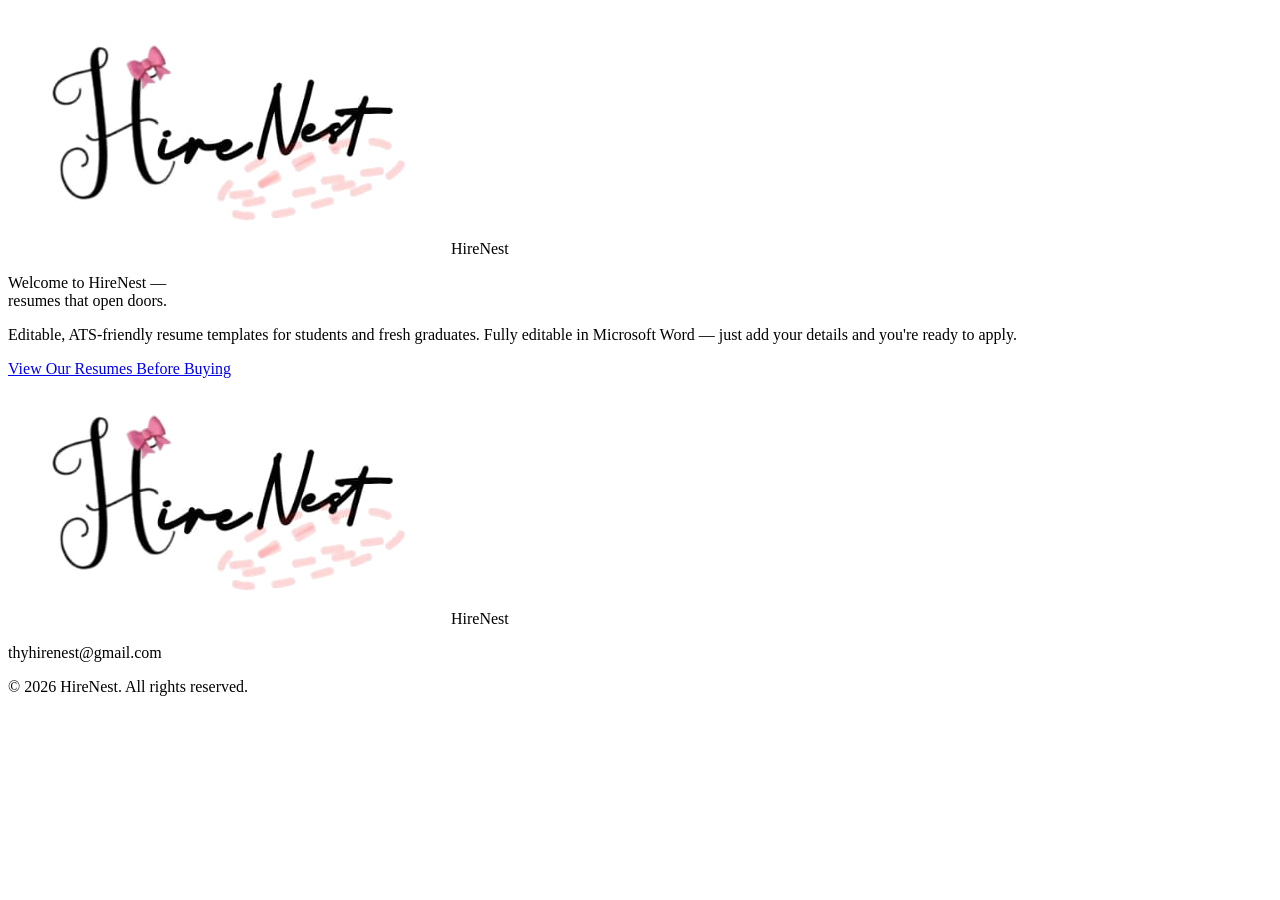
==== commit 30e824f8: "Revise HTML structure and update SEO metadata Updated the title and meta descriptions for better cla" ====
--- a/index.html
+++ b/index.html
@@ -3,14 +3,14 @@
 <head>
 <meta charset="UTF-8" />
 <meta name="viewport" content="width=device-width, initial-scale=1.0" />
-<title>HireNest | ATS-Friendly Resume Templates</title>
-<meta name="description" content="Affordable, ATS-friendly resume templates for students and fresh graduates. Get 2 professional resumes + a job-description idea book for just ₹99." />
-<meta property="og:title" content="HireNest | ATS-Friendly Resume Templates" />
-<meta property="og:description" content="Your next opportunity starts with a better resume. Get 2 ATS-friendly resume templates + a job-description idea book for ₹99." />
+<title>HireNest | Editable ATS-Friendly Resume Templates</title>
+<meta name="description" content="Affordable, editable ATS-friendly resume templates for students and fresh graduates. Browse before you buy — starting at just ₹99." />
+<meta property="og:title" content="HireNest | Editable ATS-Friendly Resume Templates" />
+<meta property="og:description" content="Your next opportunity starts with a better resume. Browse our editable Word resume templates before you buy." />
 <meta property="og:type" content="website" />
 <meta property="og:image" content="hirenest-logo.png" />
 <meta name="twitter:card" content="summary_large_image" />
-<meta name="theme-color" content="#0f0f0f" />
+<meta name="theme-color" content="#faf6ef" />
 <link rel="canonical" href="https://hire-nest-mauve.vercel.app/" />
 <link rel="icon" type="image/png" href="hirenest-logo.png" />
 <link rel="apple-touch-icon" href="hirenest-logo.png" />
@@ -20,79 +20,18 @@
 </head>
 <body>
 
-<header class="site-header">
-  <a href="#home" class="brand" id="home">
-    <img src="hirenest-logo.png" alt="HireNest" class="brand-logo" />
-    <span>HireNest</span>
-  </a>
-  <nav class="main-nav">
-    <a href="#offer">Get Yours</a>
-    <a href="#contact">Contact</a>
-  </nav>
-  <a href="#offer" class="nav-cta">Grab yours — ₹99</a>
+<header class="home-header">
+  <img src="hirenest-logo.png" alt="HireNest" class="home-logo" />
+  <span class="home-brand">HireNest</span>
 </header>
 
-<main id="main">
-
-<section class="hero">
-  <p class="eyebrow">ATS-Friendly Resume Templates</p>
-  <h1>Your next opportunity<br>starts with a better resume.</h1>
-  <p class="hero-sub">
-    Clean, ATS-friendly resume templates built for students and fresh graduates —
-    no design skills needed, just fill in your details and you're ready to apply.
+<main class="home-hero">
+  <p class="welcome-msg">Welcome to HireNest —<br>resumes that open doors.</p>
+  <p class="home-sub">
+    Editable, ATS-friendly resume templates for students and fresh graduates.
+    Fully editable in Microsoft Word — just add your details and you're ready to apply.
   </p>
-  <div class="hero-actions">
-    <a href="#offer" class="btn-primary">Grab yours for just ₹99</a>
-    <a href="#offer" class="btn-ghost">See what's inside</a>
-  </div>
-  <div class="hero-badges">
-    <span>ATS-Friendly Format</span>
-    <span>Instant Digital Download</span>
-    <span>Launch Offer — ₹99</span>
-  </div>
-</section>
-
-<section class="offer" id="offer">
-  <p class="eyebrow center">The HireNest Offer</p>
-  <h2>Everything you need to apply with confidence.</h2>
-  <p class="offer-sub">
-    Two ATS-friendly resume templates, ready to edit — plus a keyword guide that shows you
-    exactly how to tailor them to any job description.
-  </p>
-
-  <div class="preview-grid">
-    <figure class="preview-card">
-      <img src="template-preview-1.jpg" alt="HireNest blank editable ATS resume template" loading="lazy" />
-      <figcaption>Resume Template<br><span>Blank &amp; Editable</span></figcaption>
-    </figure>
-    <figure class="preview-card">
-      <img src="template-preview-2.jpg" alt="HireNest filled example ATS resume template" loading="lazy" />
-      <figcaption>Resume Template<br><span>Filled Example</span></figcaption>
-    </figure>
-    <figure class="preview-card">
-      <img src="jd-guide-preview.jpg" alt="HireNest job description keyword idea book" loading="lazy" />
-      <figcaption>Keyword Idea Book<br><span>Job Description → Resume</span></figcaption>
-    </figure>
-  </div>
-
-  <div class="price-card">
-    <p class="price-tag">Launch Offer</p>
-    <p class="price">₹99</p>
-    <ul class="price-list">
-      <li>2 ATS-friendly resume templates (editable .docx)</li>
-      <li>Job-Description Keyword Idea Book (PDF)</li>
-      <li>Instant digital download</li>
-    </ul>
-    <a class="btn-primary btn-wide"
-       href="mailto:thyhirenest@gmail.com?subject=I%20want%20the%20HireNest%20resume%20templates&body=Hi%2C%20I%27d%20like%20to%20grab%20the%20%E2%82%B999%20launch%20offer!">
-      Grab yours for just ₹99
-    </a>
-    <p class="price-note">
-      Online payment is launching soon. For now, tap above to email us and reserve the ₹99 launch price.
-    </p>
-  </div>
-</section>
-
+  <a href="resumes.html" class="btn-primary btn-large">View Our Resumes Before Buying</a>
 </main>
 
 <footer class="site-footer">
--- a/styles.css
+++ b/styles.css
@@ -1,189 +1,108 @@
-/* HireNest — resume store redesign. Step 1: design system + header + hero */
+<!DOCTYPE html>
+<html lang="en">
+<head>
+<meta charset="UTF-8" />
+<meta name="viewport" content="width=device-width, initial-scale=1.0" />
+<title>HireNest | ATS-Friendly Resume Templates</title>
+<meta name="description" content="Affordable, ATS-friendly resume templates for students and fresh graduates. Get 2 professional resumes + a job-description idea book for just ₹99." />
+<meta property="og:title" content="HireNest | ATS-Friendly Resume Templates" />
+<meta property="og:description" content="Your next opportunity starts with a better resume. Get 2 ATS-friendly resume templates + a job-description idea book for ₹99." />
+<meta property="og:type" content="website" />
+<meta property="og:image" content="hirenest-logo.png" />
+<meta name="twitter:card" content="summary_large_image" />
+<meta name="theme-color" content="#0f0f0f" />
+<link rel="canonical" href="https://hire-nest-mauve.vercel.app/" />
+<link rel="icon" type="image/png" href="hirenest-logo.png" />
+<link rel="apple-touch-icon" href="hirenest-logo.png" />
+<link rel="preconnect" href="https://fonts.googleapis.com">
+<link href="https://fonts.googleapis.com/css2?family=Playfair+Display:wght@600;700&family=Inter:wght@400;500;600;700&display=swap" rel="stylesheet">
+<link rel="stylesheet" href="styles.css" />
+</head>
+<body>
 
-:root {
-  --ink: #131313;
-  --ink-soft: #3a3a3a;
-  --muted: #6e6e6e;
-  --paper: #ffffff;
-  --bg: #faf9f7;
-  --border: #e4e1db;
-  --gold: #a9812f;
-  --radius: 10px;
-}
+<header class="site-header">
+  <a href="#home" class="brand" id="home">
+    <img src="hirenest-logo.png" alt="HireNest" class="brand-logo" />
+    <span>HireNest</span>
+  </a>
+  <nav class="main-nav">
+    <a href="#offer">Get Yours</a>
+    <a href="#contact">Contact</a>
+  </nav>
+  <a href="#offer" class="nav-cta">Grab yours — ₹99</a>
+</header>
 
-* { box-sizing: border-box; }
+<main id="main">
 
-body {
-  margin: 0;
-  background: var(--bg);
-  color: var(--ink);
-  font-family: 'Inter', -apple-system, BlinkMacSystemFont, sans-serif;
-  -webkit-font-smoothing: antialiased;
-}
+<section class="hero">
+  <p class="eyebrow">ATS-Friendly Resume Templates</p>
+  <h1>Your next opportunity<br>starts with a better resume.</h1>
+  <p class="hero-sub">
+    Clean, ATS-friendly resume templates built for students and fresh graduates —
+    no design skills needed, just fill in your details and you're ready to apply.
+  </p>
+  <div class="hero-actions">
+    <a href="#offer" class="btn-primary">Grab yours for just ₹99</a>
+    <a href="#offer" class="btn-ghost">See what's inside</a>
+  </div>
+  <div class="hero-badges">
+    <span>ATS-Friendly Format</span>
+    <span>Instant Digital Download</span>
+    <span>Launch Offer — ₹99</span>
+  </div>
+</section>
 
-h1, h2, h3 {
-  font-family: 'Playfair Display', Georgia, serif;
-  color: var(--ink);
-  margin: 0;
-}
+<section class="offer" id="offer">
+  <p class="eyebrow center">The HireNest Offer</p>
+  <h2>Everything you need to apply with confidence.</h2>
+  <p class="offer-sub">
+    Two ATS-friendly resume templates, ready to edit — plus a keyword guide that shows you
+    exactly how to tailor them to any job description.
+  </p>
 
-a { color: inherit; }
+  <div class="preview-grid">
+    <figure class="preview-card">
+      <img src="template-preview-1.jpg" alt="HireNest blank editable ATS resume template" loading="lazy" />
+      <figcaption>Resume Template<br><span>Blank &amp; Editable</span></figcaption>
+    </figure>
+    <figure class="preview-card">
+      <img src="template-preview-2.jpg" alt="HireNest filled example ATS resume template" loading="lazy" />
+      <figcaption>Resume Template<br><span>Filled Example</span></figcaption>
+    </figure>
+    <figure class="preview-card">
+      <img src="jd-guide-preview.jpg" alt="HireNest job description keyword idea book" loading="lazy" />
+      <figcaption>Keyword Idea Book<br><span>Job Description → Resume</span></figcaption>
+    </figure>
+  </div>
 
-/* Header */
-.site-header {
-  display: flex;
-  align-items: center;
-  justify-content: space-between;
-  padding: 18px 48px;
-  border-bottom: 1px solid var(--border);
-  background: rgba(255,255,255,0.9);
-  backdrop-filter: blur(6px);
-  position: sticky;
-  top: 0;
-  z-index: 20;
-}
-.brand {
-  display: flex;
-  align-items: center;
-  gap: 10px;
-  text-decoration: none;
-  font-weight: 700;
-  font-size: 18px;
-  letter-spacing: -0.01em;
-  color: var(--ink);
-}
-.brand-logo { height: 30px; width: auto; }
+  <div class="price-card">
+    <p class="price-tag">Launch Offer</p>
+    <p class="price">₹99</p>
+    <ul class="price-list">
+      <li>2 ATS-friendly resume templates (editable .docx)</li>
+      <li>Job-Description Keyword Idea Book (PDF)</li>
+      <li>Instant digital download</li>
+    </ul>
+    <a class="btn-primary btn-wide"
+       href="mailto:thyhirenest@gmail.com?subject=I%20want%20the%20HireNest%20resume%20templates&body=Hi%2C%20I%27d%20like%20to%20grab%20the%20%E2%82%B999%20launch%20offer!">
+      Grab yours for just ₹99
+    </a>
+    <p class="price-note">
+      Online payment is launching soon. For now, tap above to email us and reserve the ₹99 launch price.
+    </p>
+  </div>
+</section>
 
-.main-nav {
-  display: flex;
-  gap: 28px;
-}
-.main-nav a {
-  text-decoration: none;
-  font-size: 14px;
-  font-weight: 500;
-  color: var(--ink-soft);
-}
-.main-nav a:hover { color: var(--ink); }
+</main>
 
-.nav-cta {
-  text-decoration: none;
-  background: var(--ink);
-  color: #fff;
-  padding: 10px 20px;
-  border-radius: 6px;
-  font-size: 13.5px;
-  font-weight: 600;
-  transition: opacity 0.15s ease;
-}
-.nav-cta:hover { opacity: 0.85; }
+<footer class="site-footer">
+  <div class="footer-brand">
+    <img src="hirenest-logo.png" alt="HireNest" class="brand-logo" />
+    <span>HireNest</span>
+  </div>
+  <p id="contact" class="footer-contact">thyhirenest@gmail.com</p>
+  <p class="footer-copy">© 2026 HireNest. All rights reserved.</p>
+</footer>
 
-/* Hero */
-.hero {
-  max-width: 760px;
-  margin: 0 auto;
-  padding: 110px 24px 90px;
-  text-align: center;
-}
-.eyebrow {
-  font-size: 13px;
-  font-weight: 700;
-  letter-spacing: 0.12em;
-  text-transform: uppercase;
-  color: var(--gold);
-  margin-bottom: 18px;
-}
-.hero h1 {
-  font-size: clamp(32px, 5vw, 50px);
-  line-height: 1.2;
-  font-weight: 700;
-  letter-spacing: -0.01em;
-  margin-bottom: 22px;
-}
-.hero-sub {
-  font-size: 17px;
-  line-height: 1.65;
-  color: var(--muted);
-  max-width: 540px;
-  margin: 0 auto 34px;
-}
-.hero-actions {
-  display: flex;
-  justify-content: center;
-  gap: 16px;
-  flex-wrap: wrap;
-  margin-bottom: 30px;
-}
-.btn-primary {
-  text-decoration: none;
-  background: var(--ink);
-  color: #fff;
-  padding: 15px 30px;
-  border-radius: 8px;
-  font-size: 15px;
-  font-weight: 600;
-  transition: opacity 0.15s ease, transform 0.1s ease;
-}
-.btn-primary:hover { opacity: 0.88; }
-.btn-primary:active { transform: scale(0.98); }
-
-.btn-ghost {
-  text-decoration: none;
-  background: transparent;
-  color: var(--ink);
-  border: 1.5px solid var(--border);
-  padding: 15px 30px;
-  border-radius: 8px;
-  font-size: 15px;
-  font-weight: 600;
-  transition: border-color 0.15s ease, background 0.15s ease;
-}
-.btn-ghost:hover { border-color: var(--ink); background: #fff; }
-
-.hero-badges {
-  display: flex;
-  justify-content: center;
-  flex-wrap: wrap;
-  gap: 10px;
-}
-.hero-badges span {
-  font-size: 12px;
-  font-weight: 600;
-  color: var(--ink-soft);
-  border: 1px solid var(--border);
-  border-radius: 20px;
-  padding: 6px 14px;
-  background: #fff;
-}
-
-/* Footer (minimal for now — expanded in a later step) */
-.site-footer {
-  text-align: center;
-  padding: 50px 24px 40px;
-  border-top: 1px solid var(--border);
-  margin-top: 40px;
-}
-.footer-brand {
-  display: flex;
-  align-items: center;
-  justify-content: center;
-  gap: 8px;
-  font-weight: 700;
-  font-size: 15px;
-  margin-bottom: 12px;
-}
-.footer-contact {
-  font-size: 13.5px;
-  color: var(--muted);
-  margin-bottom: 6px;
-}
-.footer-copy {
-  font-size: 12.5px;
-  color: #999;
-}
-
-@media (max-width: 640px) {
-  .site-header { padding: 14px 20px; }
-  .main-nav { display: none; }
-  .hero { padding: 80px 20px 60px; }
-}
+</body>
+</html>
